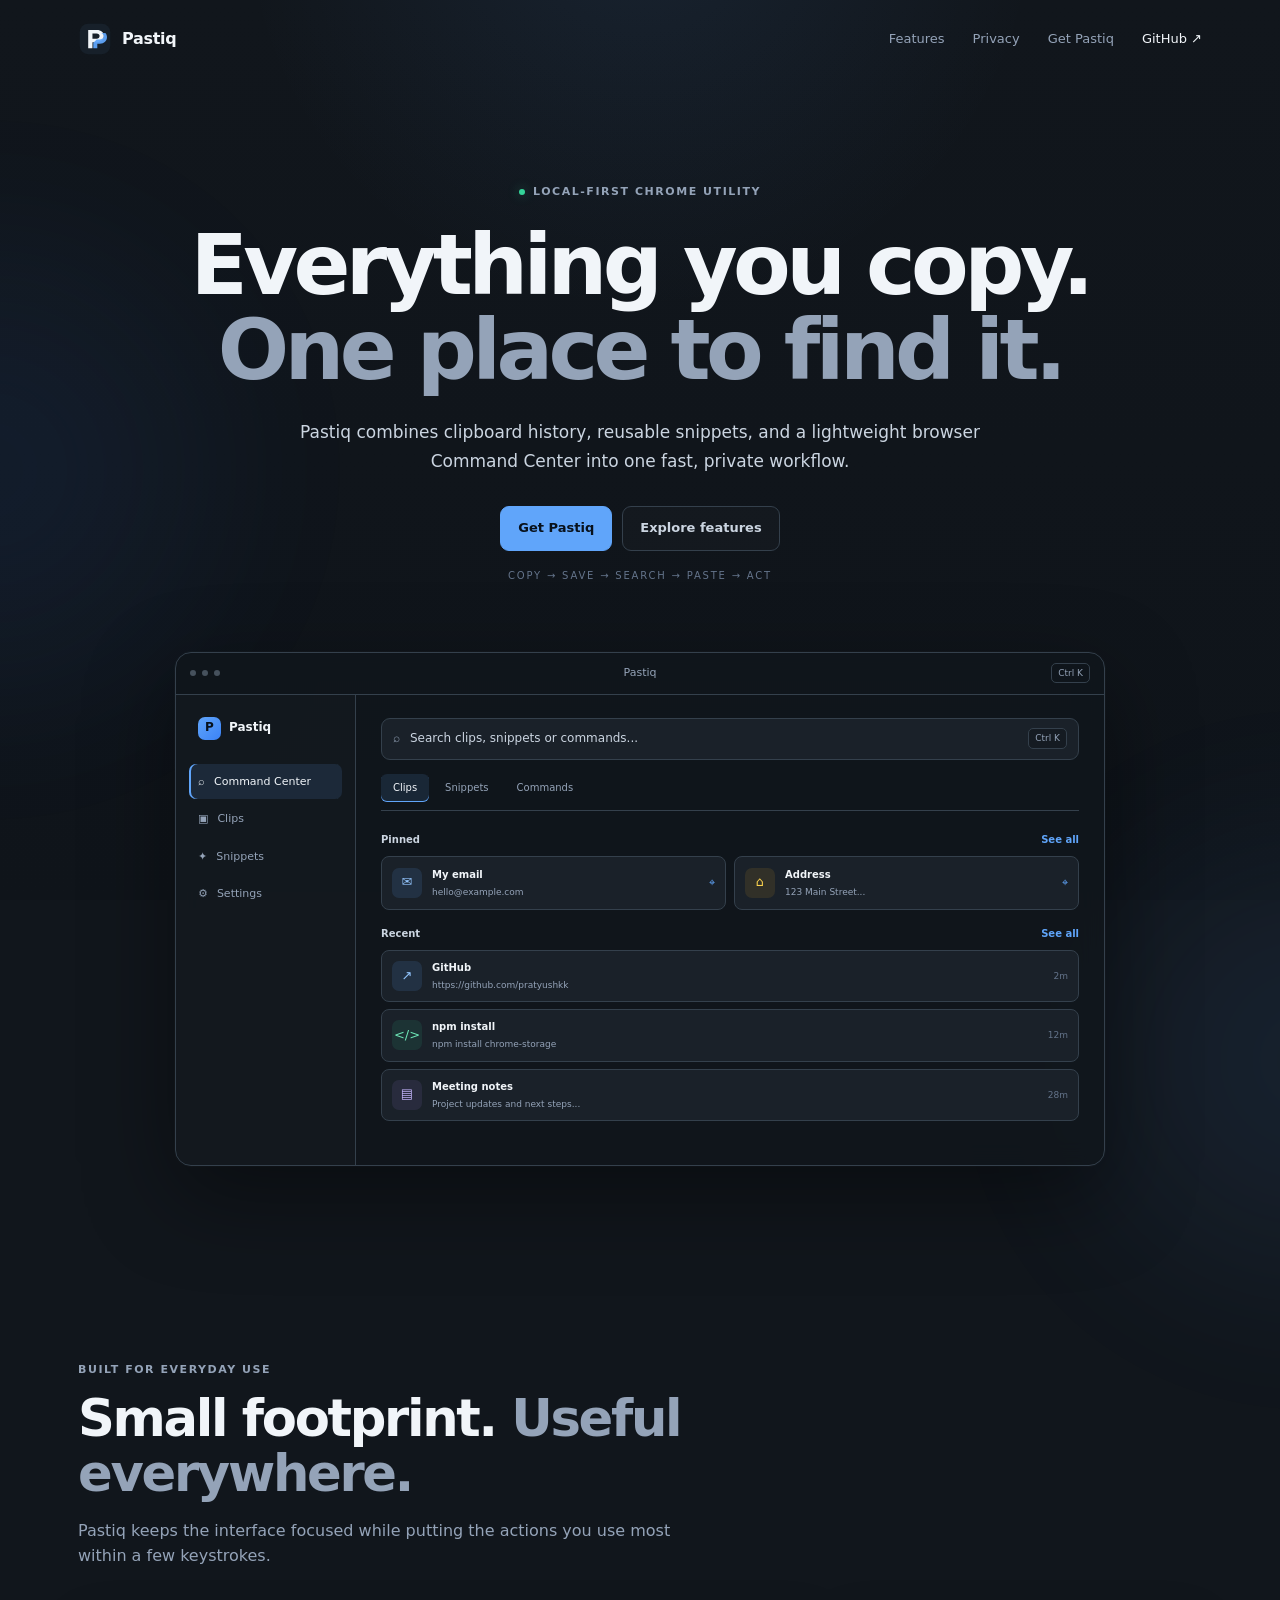
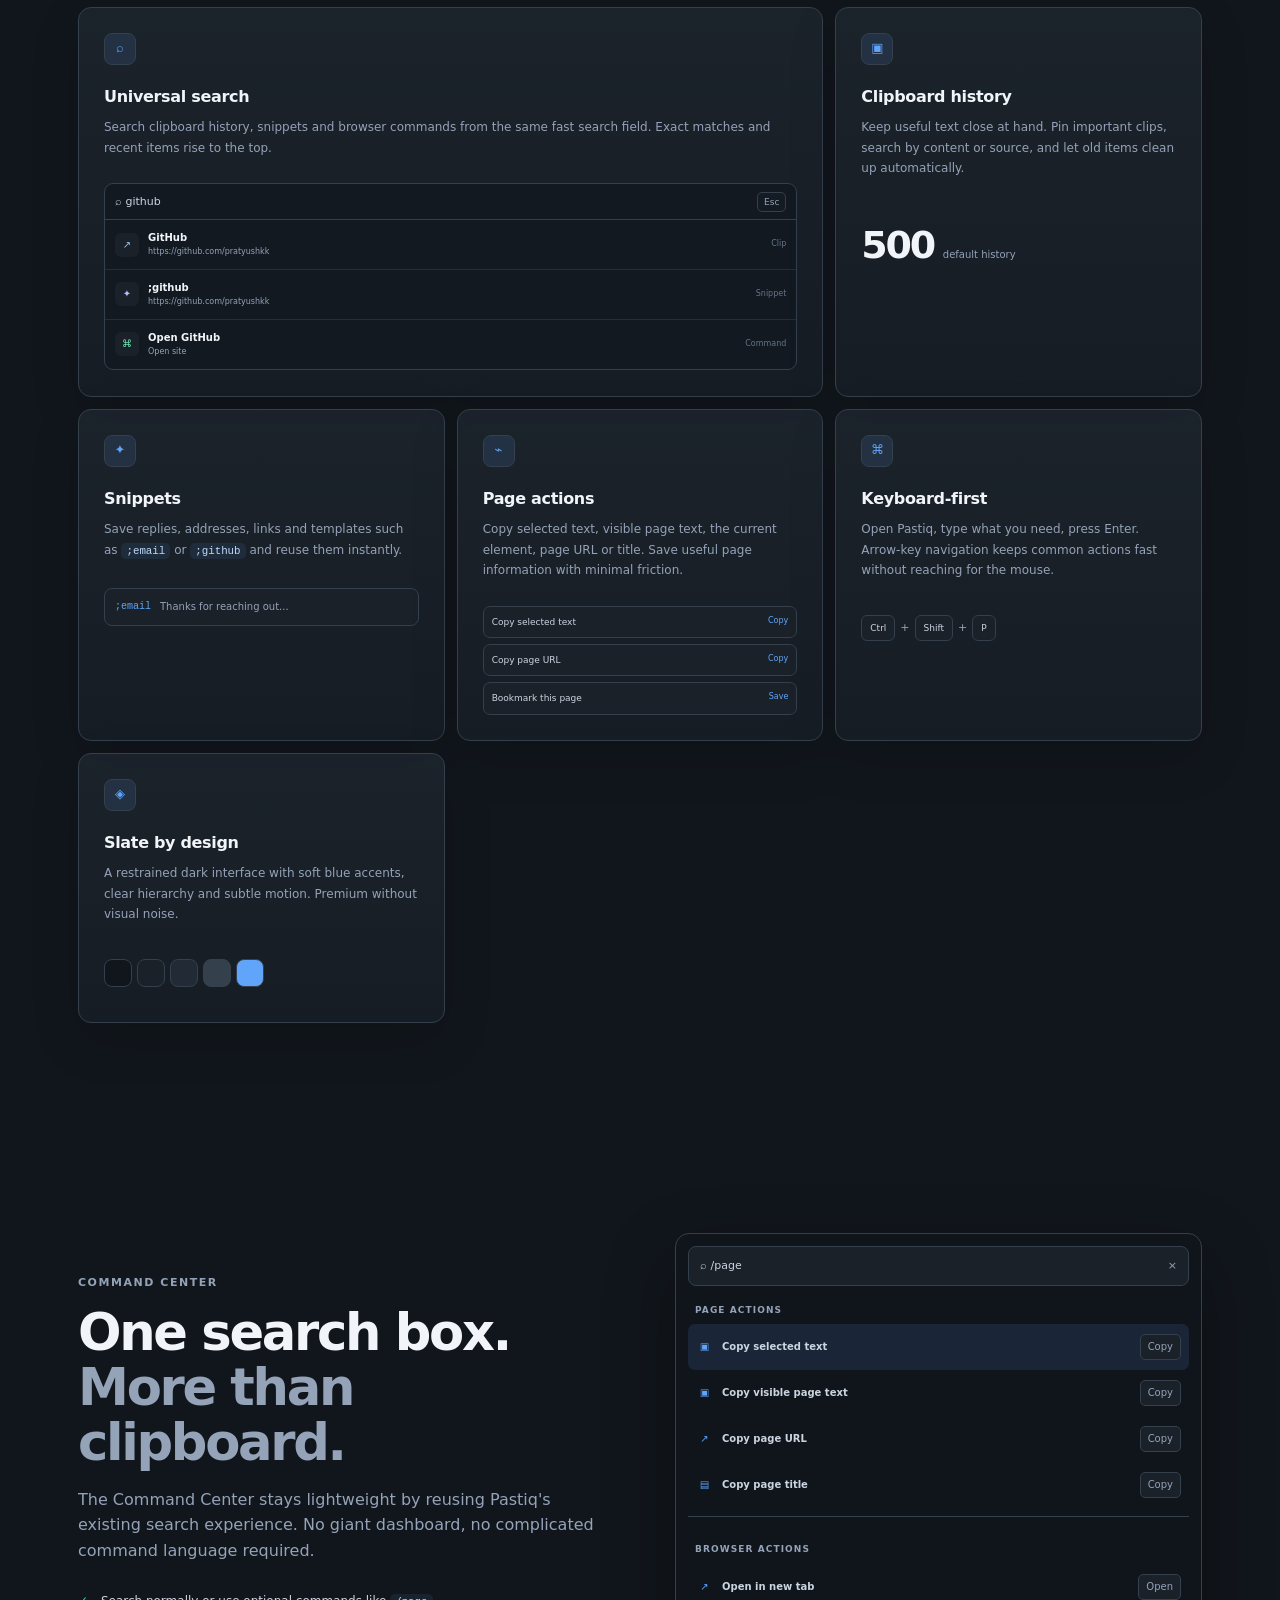
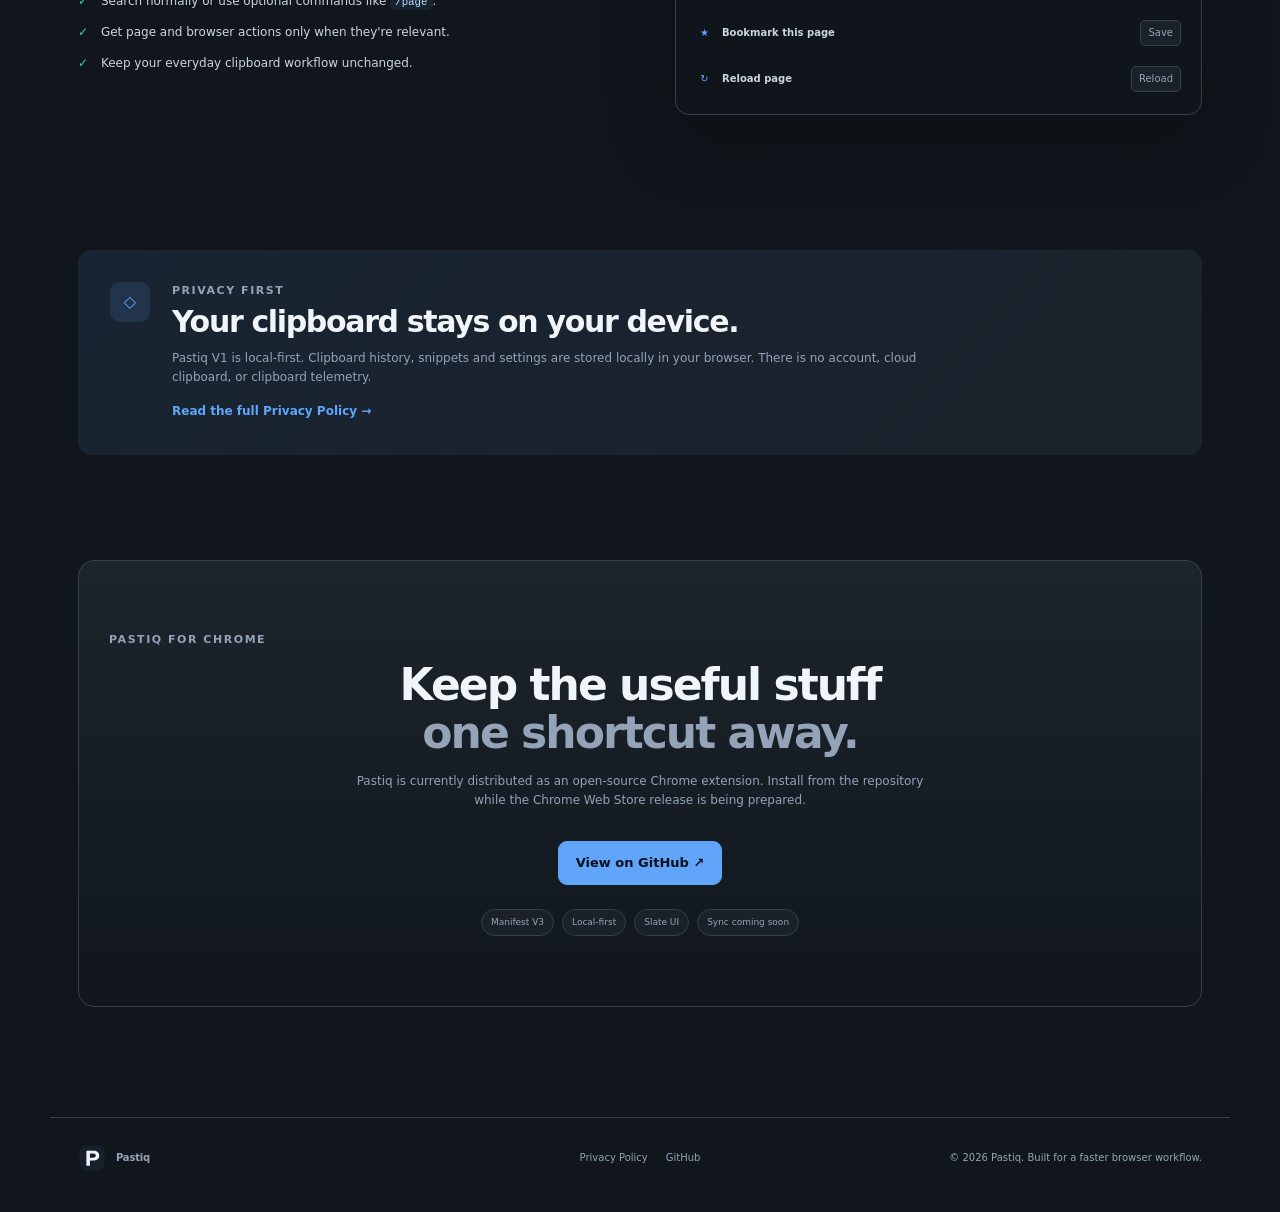
==== index.html @ 8e811655 "Initial commit: Pastiq official website" ====
<!doctype html>
<html lang="en">
<head>
  <meta charset="utf-8">
  <meta name="viewport" content="width=device-width, initial-scale=1">
  <meta name="theme-color" content="#11161C">
  <meta name="description" content="Pastiq — the fast, private clipboard and lightweight command center for Chrome.">
  <title>Pastiq — Clipboard, Snippets & Command Center</title>
  <link rel="icon" href="favicon.svg" type="image/svg+xml">
  <link rel="stylesheet" href="styles.css">
</head>
<body>
  <div class="ambient ambient-one"></div>
  <div class="ambient ambient-two"></div>

  <header class="nav">
    <a class="brand" href="./" aria-label="Pastiq home">
      <span class="brand-mark" aria-hidden="true">
        <svg viewBox="0 0 40 40" role="img">
          <rect x="2" y="2" width="36" height="36" rx="10" fill="#17202A"/>
          <path d="M12 31V9.5h10.2c5.1 0 8.2 2.8 8.2 7.1s-3.1 7.1-8.2 7.1h-5.2V31H12Zm5-11.4h4.8c2.3 0 3.6-1.1 3.6-3s-1.3-3-3.6-3H17v6Z" fill="#F1F5F9"/>
          <path d="M27.4 13.2c1.7.8 3 1.9 3 3.4 0 2.5-2.3 4.1-5.2 4.1h-3.1l-4.1 3.6V31h4.7v-5.5h3c5.2 0 8.4-3.2 8.4-7.8 0-2.1-.7-3.6-2-4.9l-4.7.4Z" fill="#60A5FA" opacity=".95"/>
        </svg>
      </span>
      <span>Pastiq</span>
    </a>
    <nav class="nav-links" aria-label="Primary navigation">
      <a href="#features">Features</a>
      <a href="#privacy">Privacy</a>
      <a href="#download">Get Pastiq</a>
      <a class="github-link" href="https://github.com/pratyushkk/pastiq" target="_blank" rel="noopener">GitHub ↗</a>
    </nav>
  </header>

  <main>
    <section class="hero">
      <div class="eyebrow"><span class="status-dot"></span> Local-first Chrome utility</div>
      <h1>Everything you copy.<br><span>One place to find it.</span></h1>
      <p class="hero-copy">Pastiq combines clipboard history, reusable snippets, and a lightweight browser Command Center into one fast, private workflow.</p>
      <div class="hero-actions">
        <a class="button primary" href="#download">Get Pastiq</a>
        <a class="button secondary" href="#features">Explore features</a>
      </div>
      <div class="hero-note">COPY → SAVE → SEARCH → PASTE → ACT</div>

      <div class="product-frame" aria-label="Pastiq interface preview">
        <div class="window-bar">
          <div class="window-dots"><i></i><i></i><i></i></div>
          <div class="window-title">Pastiq</div>
          <div class="window-shortcut">Ctrl K</div>
        </div>
        <div class="product-body">
          <aside class="product-side">
            <div class="mini-brand"><span class="mini-icon">P</span><strong>Pastiq</strong></div>
            <div class="side-item active">⌕ <span>Command Center</span></div>
            <div class="side-item">▣ <span>Clips</span></div>
            <div class="side-item">✦ <span>Snippets</span></div>
            <div class="side-item">⚙ <span>Settings</span></div>
          </aside>
          <div class="product-main">
            <div class="search-demo"><span>⌕</span><span class="search-text">Search clips, snippets or commands...</span><kbd>Ctrl K</kbd></div>
            <div class="demo-tabs"><span class="selected">Clips</span><span>Snippets</span><span>Commands</span></div>
            <div class="section-label">Pinned <a href="#">See all</a></div>
            <div class="clip-grid">
              <div class="clip"><span class="clip-icon mail">✉</span><div><b>My email</b><small>hello@example.com</small></div><span class="pin">⌖</span></div>
              <div class="clip"><span class="clip-icon home">⌂</span><div><b>Address</b><small>123 Main Street...</small></div><span class="pin">⌖</span></div>
            </div>
            <div class="section-label">Recent <a href="#">See all</a></div>
            <div class="clip-list">
              <div class="clip"><span class="clip-icon link">↗</span><div><b>GitHub</b><small>https://github.com/pratyushkk</small></div><time>2m</time></div>
              <div class="clip"><span class="clip-icon code">&lt;/&gt;</span><div><b>npm install</b><small>npm install chrome-storage</small></div><time>12m</time></div>
              <div class="clip"><span class="clip-icon text">▤</span><div><b>Meeting notes</b><small>Project updates and next steps...</small></div><time>28m</time></div>
            </div>
          </div>
        </div>
      </div>
    </section>

    <section id="features" class="section">
      <div class="section-heading">
        <div class="eyebrow">Built for everyday use</div>
        <h2>Small footprint. <span>Useful everywhere.</span></h2>
        <p>Pastiq keeps the interface focused while putting the actions you use most within a few keystrokes.</p>
      </div>
      <div class="feature-grid">
        <article class="feature-card large">
          <div class="feature-icon">⌕</div>
          <h3>Universal search</h3>
          <p>Search clipboard history, snippets and browser commands from the same fast search field. Exact matches and recent items rise to the top.</p>
          <div class="mock-command">
            <div class="mock-search">⌕ github <kbd>Esc</kbd></div>
            <div class="mock-row"><span class="blue">↗</span><div><b>GitHub</b><small>https://github.com/pratyushkk</small></div><em>Clip</em></div>
            <div class="mock-row"><span class="purple">✦</span><div><b>;github</b><small>https://github.com/pratyushkk</small></div><em>Snippet</em></div>
            <div class="mock-row"><span class="green">⌘</span><div><b>Open GitHub</b><small>Open site</small></div><em>Command</em></div>
          </div>
        </article>
        <article class="feature-card">
          <div class="feature-icon">▣</div>
          <h3>Clipboard history</h3>
          <p>Keep useful text close at hand. Pin important clips, search by content or source, and let old items clean up automatically.</p>
          <div class="stat-row"><strong>500</strong><span>default history</span></div>
        </article>
        <article class="feature-card">
          <div class="feature-icon">✦</div>
          <h3>Snippets</h3>
          <p>Save replies, addresses, links and templates such as <code>;email</code> or <code>;github</code> and reuse them instantly.</p>
          <div class="snippet-chip"><span>;email</span><span>Thanks for reaching out...</span></div>
        </article>
        <article class="feature-card">
          <div class="feature-icon">⌁</div>
          <h3>Page actions</h3>
          <p>Copy selected text, visible page text, the current element, page URL or title. Save useful page information with minimal friction.</p>
          <div class="action-stack"><span>Copy selected text <b>Copy</b></span><span>Copy page URL <b>Copy</b></span><span>Bookmark this page <b>Save</b></span></div>
        </article>
        <article class="feature-card">
          <div class="feature-icon">⌘</div>
          <h3>Keyboard-first</h3>
          <p>Open Pastiq, type what you need, press Enter. Arrow-key navigation keeps common actions fast without reaching for the mouse.</p>
          <div class="keys"><kbd>Ctrl</kbd><span>+</span><kbd>Shift</kbd><span>+</span><kbd>P</kbd></div>
        </article>
        <article class="feature-card">
          <div class="feature-icon">◈</div>
          <h3>Slate by design</h3>
          <p>A restrained dark interface with soft blue accents, clear hierarchy and subtle motion. Premium without visual noise.</p>
          <div class="swatches"><i></i><i></i><i></i><i></i><i></i></div>
        </article>
      </div>
    </section>

    <section class="command-section">
      <div class="command-copy">
        <div class="eyebrow">Command Center</div>
        <h2>One search box.<br><span>More than clipboard.</span></h2>
        <p>The Command Center stays lightweight by reusing Pastiq's existing search experience. No giant dashboard, no complicated command language required.</p>
        <ul>
          <li><span>✓</span> Search normally or use optional commands like <code>/page</code>.</li>
          <li><span>✓</span> Get page and browser actions only when they're relevant.</li>
          <li><span>✓</span> Keep your everyday clipboard workflow unchanged.</li>
        </ul>
      </div>
      <div class="command-panel">
        <div class="panel-search">⌕ /page <span>×</span></div>
        <div class="panel-title">PAGE ACTIONS</div>
        <div class="command-row active"><span>▣</span><b>Copy selected text</b><button>Copy</button></div>
        <div class="command-row"><span>▣</span><b>Copy visible page text</b><button>Copy</button></div>
        <div class="command-row"><span>↗</span><b>Copy page URL</b><button>Copy</button></div>
        <div class="command-row"><span>▤</span><b>Copy page title</b><button>Copy</button></div>
        <div class="divider"></div>
        <div class="panel-title">BROWSER ACTIONS</div>
        <div class="command-row"><span>↗</span><b>Open in new tab</b><button>Open</button></div>
        <div class="command-row"><span>★</span><b>Bookmark this page</b><button>Save</button></div>
        <div class="command-row"><span>↻</span><b>Reload page</b><button>Reload</button></div>
      </div>
    </section>

    <section id="privacy" class="privacy-section">
      <div class="privacy-card">
        <div class="privacy-icon">◇</div>
        <div>
          <div class="eyebrow">Privacy first</div>
          <h2>Your clipboard stays on your device.</h2>
          <p>Pastiq V1 is local-first. Clipboard history, snippets and settings are stored locally in your browser. There is no account, cloud clipboard, or clipboard telemetry.</p>
          <a class="text-link" href="privacy.html">Read the full Privacy Policy →</a>
        </div>
      </div>
    </section>

    <section id="download" class="download-section">
      <div class="download-card">
        <div class="eyebrow">Pastiq for Chrome</div>
        <h2>Keep the useful stuff<br><span>one shortcut away.</span></h2>
        <p>Pastiq is currently distributed as an open-source Chrome extension. Install from the repository while the Chrome Web Store release is being prepared.</p>
        <div class="hero-actions">
          <a class="button primary" href="https://github.com/pratyushkk/pastiq" target="_blank" rel="noopener">View on GitHub ↗</a>
        </div>
        <div class="download-meta"><span>Manifest V3</span><span>Local-first</span><span>Slate UI</span><span>Sync coming soon</span></div>
      </div>
    </section>
  </main>

  <footer class="footer">
    <a class="brand" href="./"><span class="brand-mark small"><svg viewBox="0 0 40 40"><rect x="2" y="2" width="36" height="36" rx="10" fill="#17202A"/><path d="M12 31V9.5h10.2c5.1 0 8.2 2.8 8.2 7.1s-3.1 7.1-8.2 7.1h-5.2V31H12Zm5-11.4h4.8c2.3 0 3.6-1.1 3.6-3s-1.3-3-3.6-3H17v6Z" fill="#F1F5F9"/></svg></span><span>Pastiq</span></a>
    <div class="footer-links"><a href="privacy.html">Privacy Policy</a><a href="https://github.com/pratyushkk/pastiq" target="_blank" rel="noopener">GitHub</a></div>
    <p>© 2026 Pastiq. Built for a faster browser workflow.</p>
  </footer>
</body>
</html>
---- styles.css ----
:root{--bg:#11161C;--bg2:#151B22;--surface:#1A2129;--elev:#222B35;--hover:#28333E;--active:#303C48;--border:#34404C;--border2:#465361;--text:#F1F5F9;--text2:#CBD5E1;--muted:#94A3B8;--disabled:#64748B;--blue:#60A5FA;--blue2:#3B82F6;--blueSoft:rgba(96,165,250,.12);--green:#34D399;--purple:#A78BFA;--radius:12px;--font:Inter,ui-sans-serif,system-ui,-apple-system,BlinkMacSystemFont,"Segoe UI",sans-serif}*{box-sizing:border-box}html{scroll-behavior:smooth}body{margin:0;background:var(--bg);color:var(--text);font-family:var(--font);line-height:1.6;-webkit-font-smoothing:antialiased}body:before{content:"";position:fixed;inset:0;pointer-events:none;background:radial-gradient(circle at 50% -10%,rgba(96,165,250,.09),transparent 34%),linear-gradient(180deg,#11161C 0%,#0f141a 100%)}a{color:inherit;text-decoration:none}.ambient{position:absolute;width:420px;height:420px;border-radius:50%;filter:blur(100px);opacity:.08;pointer-events:none}.ambient-one{background:#3B82F6;top:260px;left:-220px}.ambient-two{background:#60A5FA;top:850px;right:-240px}.nav{position:relative;z-index:5;max-width:1180px;margin:auto;padding:22px 28px;display:flex;align-items:center;justify-content:space-between}.brand{display:flex;align-items:center;gap:10px;font-weight:700;letter-spacing:-.02em}.brand-mark{width:34px;height:34px;display:grid;place-items:center}.brand-mark svg{width:34px;height:34px}.brand-mark.small{width:28px;height:28px}.brand-mark.small svg{width:28px;height:28px}.nav-links{display:flex;align-items:center;gap:28px;color:var(--muted);font-size:13px}.nav-links a:hover,.footer a:hover,.text-link:hover{color:var(--text)}.github-link{color:var(--text)!important}.hero{position:relative;z-index:1;max-width:1180px;margin:0 auto;padding:105px 28px 90px;text-align:center}.eyebrow{text-transform:uppercase;letter-spacing:.14em;font-size:11px;font-weight:700;color:var(--muted);display:flex;align-items:center;gap:8px}.hero>.eyebrow{justify-content:center}.status-dot{width:6px;height:6px;border-radius:50%;background:var(--green);box-shadow:0 0 12px rgba(52,211,153,.45)}h1{font-size:clamp(48px,7vw,84px);line-height:1.02;letter-spacing:-.055em;margin:22px 0 24px;font-weight:760}h1 span,h2 span{color:var(--muted)}.hero-copy{max-width:690px;margin:0 auto;color:var(--text2);font-size:17px;line-height:1.7}.hero-actions{display:flex;justify-content:center;gap:10px;margin:30px 0 14px}.button{padding:11px 17px;border-radius:9px;font-size:13px;font-weight:650;border:1px solid var(--border);transition:150ms ease}.button.primary{background:var(--blue);color:#08111b;border-color:var(--blue)}.button.primary:hover{background:var(--blue2);border-color:var(--blue2);transform:translateY(-1px)}.button.secondary{background:rgba(255,255,255,.02);color:var(--text2)}.button.secondary:hover{background:var(--surface);border-color:var(--border2)}.hero-note{font-size:10px;letter-spacing:.18em;color:var(--disabled);margin-top:17px}.product-frame{margin:68px auto 0;max-width:930px;text-align:left;background:rgba(17,22,28,.88);border:1px solid var(--border);border-radius:16px;overflow:hidden;box-shadow:0 30px 90px rgba(0,0,0,.42),0 0 0 1px rgba(255,255,255,.02);backdrop-filter:blur(12px)}.window-bar{height:42px;border-bottom:1px solid var(--border);display:flex;align-items:center;padding:0 14px;position:relative;color:var(--muted);font-size:11px}.window-dots{display:flex;gap:6px}.window-dots i{width:6px;height:6px;border-radius:50%;background:#46515d}.window-title{position:absolute;left:50%;transform:translateX(-50%)}.window-shortcut{margin-left:auto;border:1px solid var(--border);border-radius:5px;padding:2px 6px;font-size:9px}.product-body{display:flex;min-height:470px}.product-side{width:180px;border-right:1px solid var(--border);padding:22px 13px;background:rgba(255,255,255,.01)}.mini-brand{display:flex;align-items:center;gap:8px;font-size:12px;padding:0 9px 22px}.mini-icon{display:grid;place-items:center;width:23px;height:23px;border-radius:7px;background:linear-gradient(135deg,#60A5FA,#3B82F6);color:#07111c;font-weight:800}.side-item{display:flex;align-items:center;gap:9px;color:var(--muted);font-size:11px;padding:9px;border-radius:7px;margin:2px 0}.side-item.active{color:var(--text);background:var(--blueSoft);box-shadow:inset 2px 0 var(--blue)}.product-main{flex:1;padding:23px 25px}.search-demo{height:42px;border:1px solid var(--border);background:var(--surface);border-radius:9px;display:flex;align-items:center;gap:10px;padding:0 11px;color:var(--muted);font-size:12px}.search-demo .search-text{color:var(--text2);flex:1}.search-demo kbd,.keys kbd,.mock-search kbd{font:inherit;color:var(--muted);border:1px solid var(--border);background:var(--bg2);border-radius:5px;padding:2px 6px;font-size:9px}.demo-tabs{display:flex;gap:4px;margin:14px 0 21px;border-bottom:1px solid var(--border);padding-bottom:8px}.demo-tabs span{font-size:10px;color:var(--muted);padding:6px 12px;border-radius:6px}.demo-tabs .selected{color:var(--text);background:var(--blueSoft);box-shadow:inset 0 -1px var(--blue)}.section-label{font-size:10px;font-weight:700;color:var(--text2);margin:16px 0 8px}.section-label a{float:right;color:var(--blue);font-weight:600}.clip-grid{display:grid;grid-template-columns:1fr 1fr;gap:8px}.clip{min-width:0;display:flex;align-items:center;gap:10px;padding:10px;border:1px solid var(--border);background:var(--surface);border-radius:8px}.clip-icon{width:30px;height:30px;flex:0 0 30px;border-radius:7px;display:grid;place-items:center;font-size:13px}.clip-icon.mail{background:rgba(96,165,250,.13);color:#93C5FD}.clip-icon.home{background:rgba(251,191,36,.10);color:#FCD34D}.clip-icon.link{background:rgba(96,165,250,.13);color:#93C5FD}.clip-icon.code{background:rgba(52,211,153,.10);color:#6EE7B7}.clip-icon.text{background:rgba(167,139,250,.10);color:#C4B5FD}.clip b{display:block;font-size:10px;white-space:nowrap;overflow:hidden;text-overflow:ellipsis}.clip small{display:block;color:var(--muted);font-size:9px;white-space:nowrap;overflow:hidden;text-overflow:ellipsis;margin-top:2px}.pin{margin-left:auto;color:var(--blue);font-size:11px}.clip-list{display:grid;gap:7px}.clip-list .clip{padding:9px 10px}.clip-list time{margin-left:auto;color:var(--disabled);font-size:9px}.section{position:relative;z-index:1;max-width:1180px;margin:auto;padding:105px 28px}.section-heading{max-width:680px;margin-bottom:38px}.section-heading h2,.command-copy h2,.privacy-card h2,.download-card h2{font-size:clamp(34px,4vw,54px);line-height:1.08;letter-spacing:-.045em;margin:13px 0 16px}.section-heading p,.command-copy>p{color:var(--muted);max-width:620px;margin:0}.feature-grid{display:grid;grid-template-columns:repeat(3,1fr);gap:12px}.feature-card{min-height:270px;background:linear-gradient(180deg,rgba(34,43,53,.62),rgba(26,33,41,.62));border:1px solid var(--border);border-radius:13px;padding:25px;box-shadow:0 18px 50px rgba(0,0,0,.13)}.feature-card.large{grid-column:span 2;min-height:390px}.feature-icon{width:32px;height:32px;border:1px solid var(--border);border-radius:8px;display:grid;place-items:center;color:var(--blue);background:var(--blueSoft);font-size:13px}.feature-card h3{margin:19px 0 8px;font-size:16px;letter-spacing:-.02em}.feature-card p{color:var(--muted);font-size:12px;line-height:1.7;margin:0}.mock-command{margin-top:25px;border:1px solid var(--border);border-radius:9px;overflow:hidden;background:#131920}.mock-search{height:36px;border-bottom:1px solid var(--border);padding:0 10px;display:flex;align-items:center;gap:8px;font-size:11px;color:var(--text2)}.mock-search kbd{margin-left:auto}.mock-row{display:flex;align-items:center;gap:9px;padding:10px;border-bottom:1px solid rgba(52,64,76,.55)}.mock-row:last-child{border:0}.mock-row>span{width:24px;height:24px;border-radius:6px;display:grid;place-items:center;background:var(--surface);font-size:10px}.mock-row .blue{color:#93C5FD}.mock-row .purple{color:#C4B5FD}.mock-row .green{color:#6EE7B7}.mock-row div{flex:1}.mock-row b{display:block;font-size:10px}.mock-row small{display:block;color:var(--muted);font-size:8px}.mock-row em{font-style:normal;color:var(--disabled);font-size:8px}.stat-row{display:flex;align-items:baseline;gap:9px;margin-top:36px}.stat-row strong{font-size:38px;letter-spacing:-.06em}.stat-row span{font-size:10px;color:var(--muted)}code{font-family:ui-monospace,SFMono-Regular,Menlo,monospace;color:#BFDBFE;background:rgba(96,165,250,.09);padding:2px 5px;border-radius:5px;font-size:.9em}.snippet-chip{margin-top:28px;border:1px solid var(--border);background:var(--surface);border-radius:8px;padding:10px;font-size:10px;display:flex;gap:9px;align-items:center}.snippet-chip span:first-child{color:var(--blue);font-family:monospace}.snippet-chip span:last-child{color:var(--muted);white-space:nowrap;overflow:hidden;text-overflow:ellipsis}.action-stack{display:grid;gap:6px;margin-top:25px}.action-stack span{display:flex;justify-content:space-between;gap:8px;border:1px solid var(--border);background:var(--surface);border-radius:7px;padding:8px;font-size:9px;color:var(--text2)}.action-stack b{font-weight:500;color:var(--blue);font-size:8px}.keys{display:flex;align-items:center;gap:5px;margin-top:34px;color:var(--muted);font-size:11px}.keys kbd{border:1px solid var(--border);background:var(--surface);border-radius:6px;padding:5px 8px;color:var(--text2);font-size:9px}.swatches{display:flex;gap:5px;margin-top:34px}.swatches i{width:28px;height:28px;border-radius:8px;border:1px solid var(--border)}.swatches i:nth-child(1){background:#11161C}.swatches i:nth-child(2){background:#1A2129}.swatches i:nth-child(3){background:#222B35}.swatches i:nth-child(4){background:#34404C}.swatches i:nth-child(5){background:#60A5FA}.command-section{position:relative;z-index:1;max-width:1180px;margin:auto;padding:105px 28px;display:grid;grid-template-columns:1fr 1fr;gap:70px;align-items:center}.command-copy ul{padding:0;margin:28px 0 0;list-style:none;display:grid;gap:12px;color:var(--text2);font-size:12px}.command-copy li span{color:var(--green);margin-right:9px}.command-panel{background:rgba(17,22,28,.9);border:1px solid var(--border);border-radius:14px;padding:12px;box-shadow:0 25px 70px rgba(0,0,0,.3)}.panel-search{height:40px;border:1px solid var(--border);border-radius:8px;background:var(--surface);display:flex;align-items:center;padding:0 11px;color:var(--text2);font-size:11px}.panel-search span{margin-left:auto;color:var(--muted)}.panel-title{font-size:9px;font-weight:700;color:var(--muted);letter-spacing:.12em;padding:17px 7px 7px}.command-row{display:flex;align-items:center;gap:9px;padding:10px 8px;border-radius:7px;color:var(--text2);font-size:10px}.command-row.active{background:var(--blueSoft);box-shadow:inset 0 0 0 1px var(--accent-border)}.command-row>span{color:var(--blue);width:17px;text-align:center}.command-row b{font-weight:550;flex:1}.command-row button{border:1px solid var(--border);background:var(--surface);color:var(--muted);border-radius:5px;padding:4px 7px;font:inherit}.divider{height:1px;background:var(--border);margin:8px 0}.privacy-section{position:relative;z-index:1;max-width:1180px;margin:auto;padding:30px 28px 105px}.privacy-card{display:flex;gap:22px;align-items:flex-start;background:linear-gradient(135deg,rgba(96,165,250,.10),rgba(34,43,53,.6));border:1px solid var(--accent-border);border-radius:14px;padding:32px}.privacy-icon{width:40px;height:40px;border-radius:10px;display:grid;place-items:center;background:var(--blueSoft);color:var(--blue);border:1px solid var(--accent-border);flex:0 0 auto}.privacy-card h2{font-size:30px;margin:7px 0 10px}.privacy-card p{color:var(--muted);font-size:12px;max-width:750px;margin:0 0 10px}.text-link{font-size:12px;color:var(--blue);font-weight:650}.download-section{position:relative;z-index:1;max-width:1180px;margin:auto;padding:0 28px 110px}.download-card{text-align:center;padding:70px 30px;border:1px solid var(--border);border-radius:16px;background:linear-gradient(180deg,rgba(34,43,53,.68),rgba(17,22,28,.68))}.download-card h2{font-size:44px}.download-card p{max-width:600px;margin:0 auto;color:var(--muted);font-size:12px}.download-meta{display:flex;justify-content:center;gap:8px;flex-wrap:wrap;margin-top:24px}.download-meta span{border:1px solid var(--border);background:var(--surface);border-radius:999px;padding:5px 9px;color:var(--muted);font-size:9px}.footer{position:relative;z-index:1;max-width:1180px;margin:auto;padding:26px 28px 40px;border-top:1px solid var(--border);display:grid;grid-template-columns:1fr auto 1fr;align-items:center;gap:18px;color:var(--muted);font-size:10px}.footer-links{display:flex;gap:18px}.footer p{text-align:right;margin:0}.policy{position:relative;z-index:1;max-width:900px;margin:auto;padding:90px 28px 100px}.policy h1{font-size:clamp(40px,5vw,65px);margin-bottom:16px}.policy-lead{color:var(--muted);font-size:12px}.policy-callout{margin:35px 0;border:1px solid var(--accent-border);background:var(--blueSoft);border-radius:12px;padding:18px;color:var(--text2);font-size:13px}.policy-content{border-top:1px solid var(--border);padding-top:35px}.policy-content h2{font-size:19px;letter-spacing:-.02em;margin:34px 0 8px}.policy-content p{color:var(--muted);font-size:13px;line-height:1.8}.policy-content a{color:var(--blue)}.policy-footer-note{margin-top:42px;padding-top:20px;border-top:1px solid var(--border);font-size:11px;color:var(--disabled)}@media(max-width:850px){.nav-links{gap:14px}.feature-grid{grid-template-columns:1fr 1fr}.feature-card.large{grid-column:span 2}.command-section{grid-template-columns:1fr;gap:35px}.product-side{display:none}.product-main{padding:18px}.hero{padding-top:75px}}@media(max-width:620px){.nav{padding:17px 18px}.nav-links a:not(.github-link){display:none}.hero,.section,.command-section,.privacy-section,.download-section,.policy{padding-left:18px;padding-right:18px}.hero{padding-top:62px}.hero-copy{font-size:15px}.feature-grid{grid-template-columns:1fr}.feature-card.large{grid-column:auto}.clip-grid{grid-template-columns:1fr}.product-frame{margin-top:45px}.product-body{min-height:360px}.footer{grid-template-columns:1fr;gap:12px;padding-left:18px;padding-right:18px}.footer p{text-align:left}.privacy-card{flex-direction:column}.download-card{padding:50px 20px}.download-card h2{font-size:34px}}@media(prefers-reduced-motion:reduce){html{scroll-behavior:auto}.button{transition:none}}
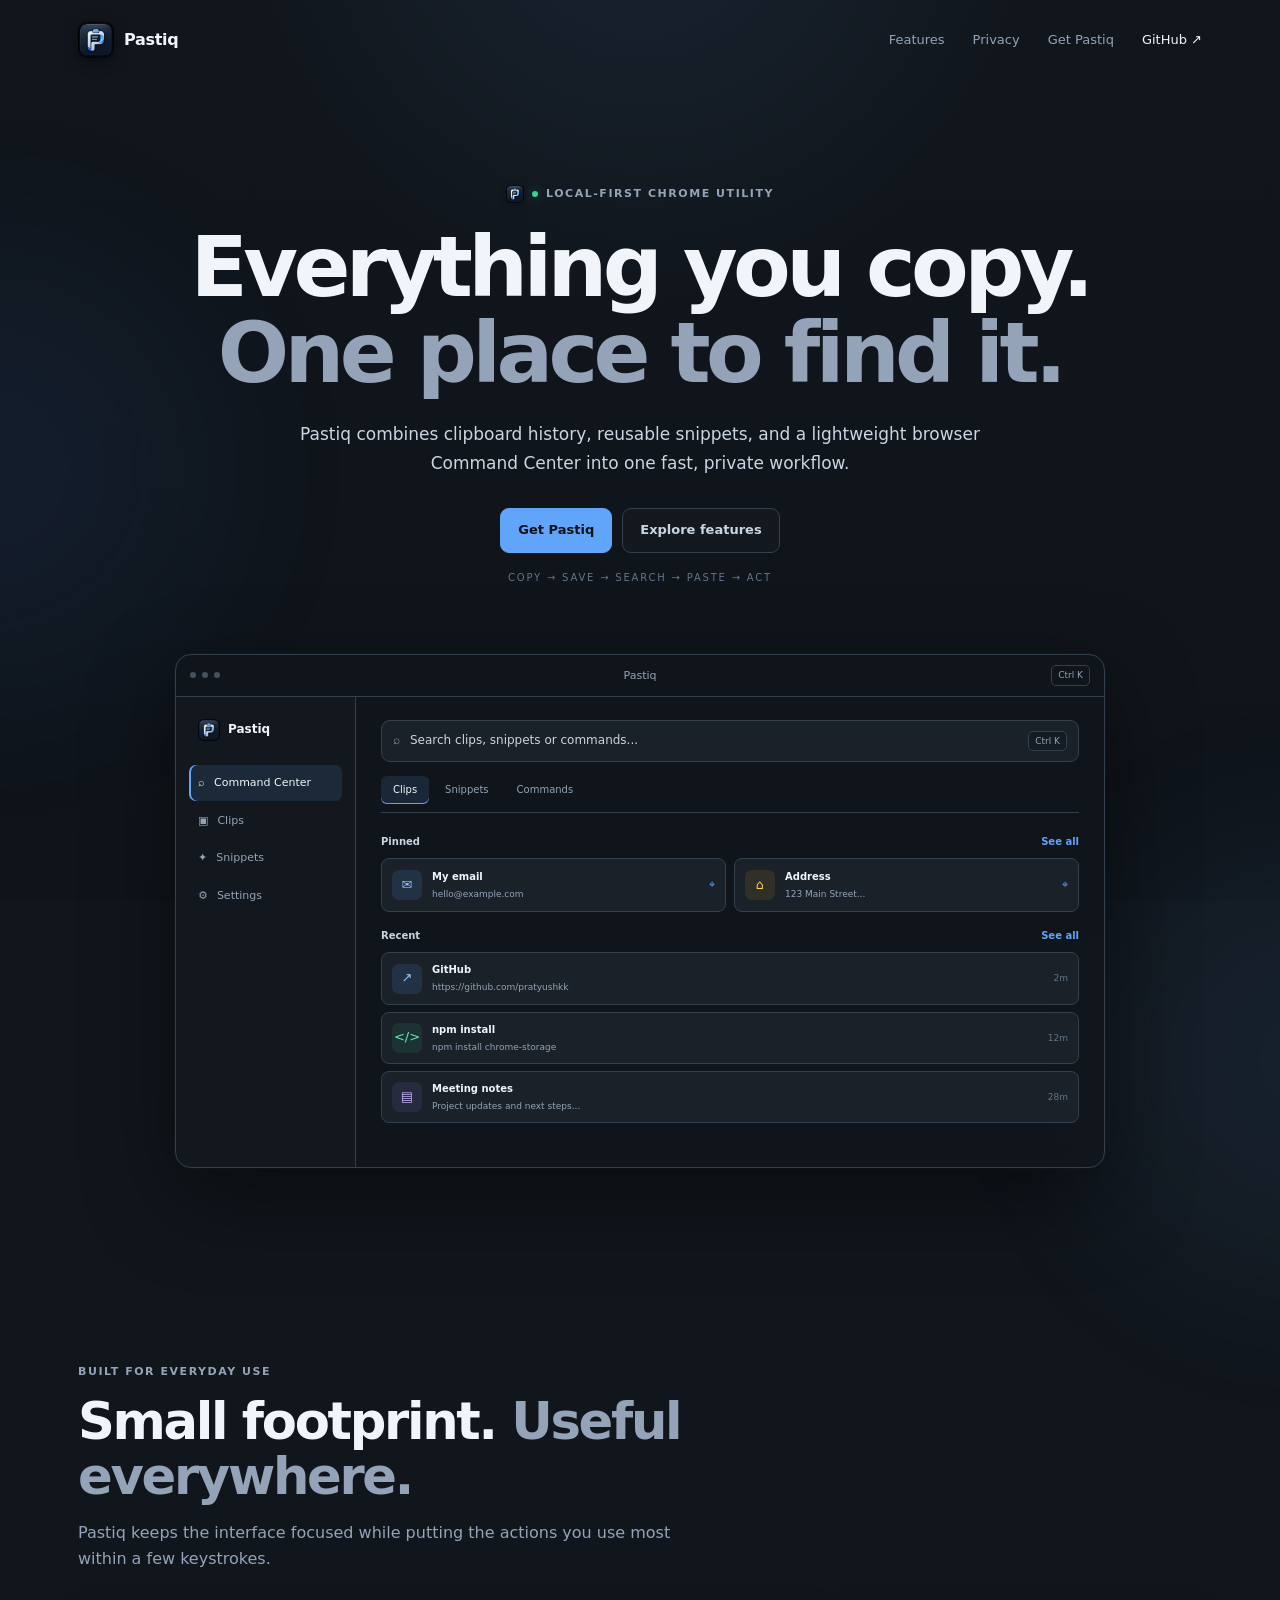
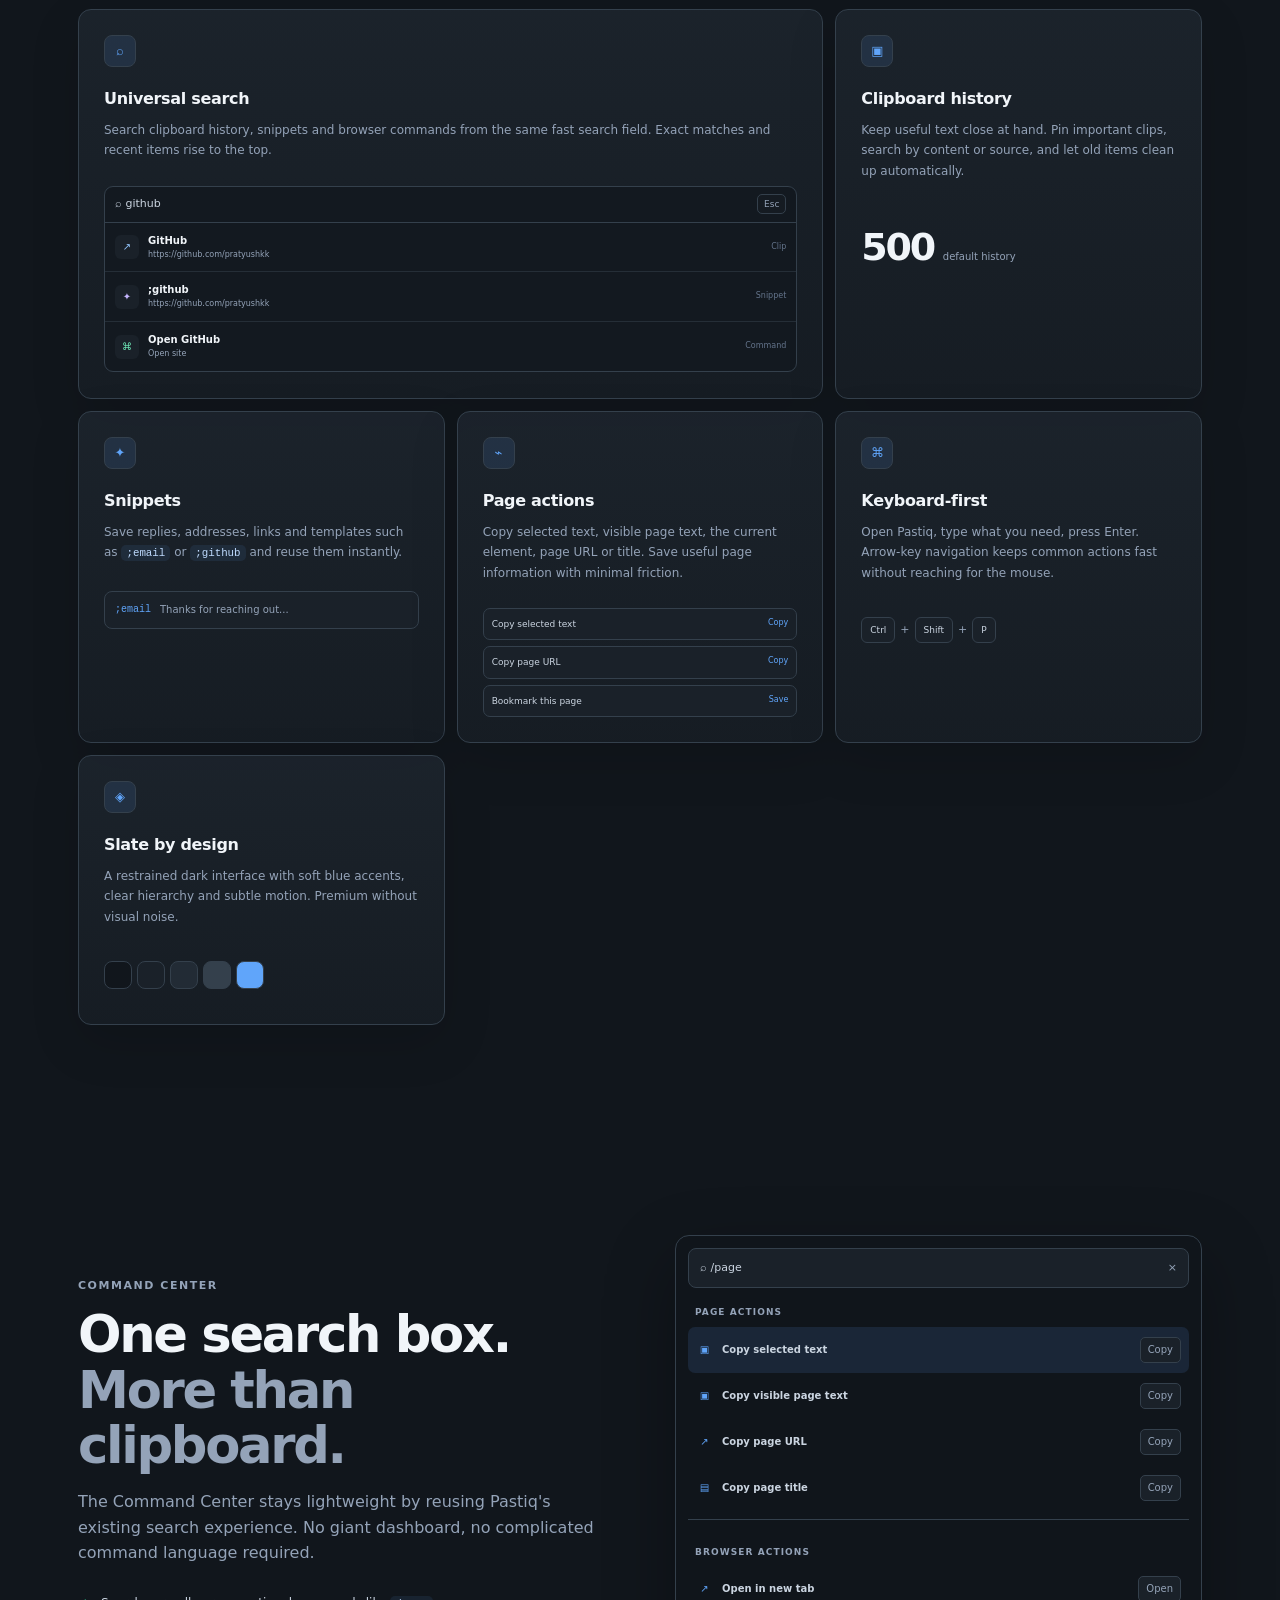
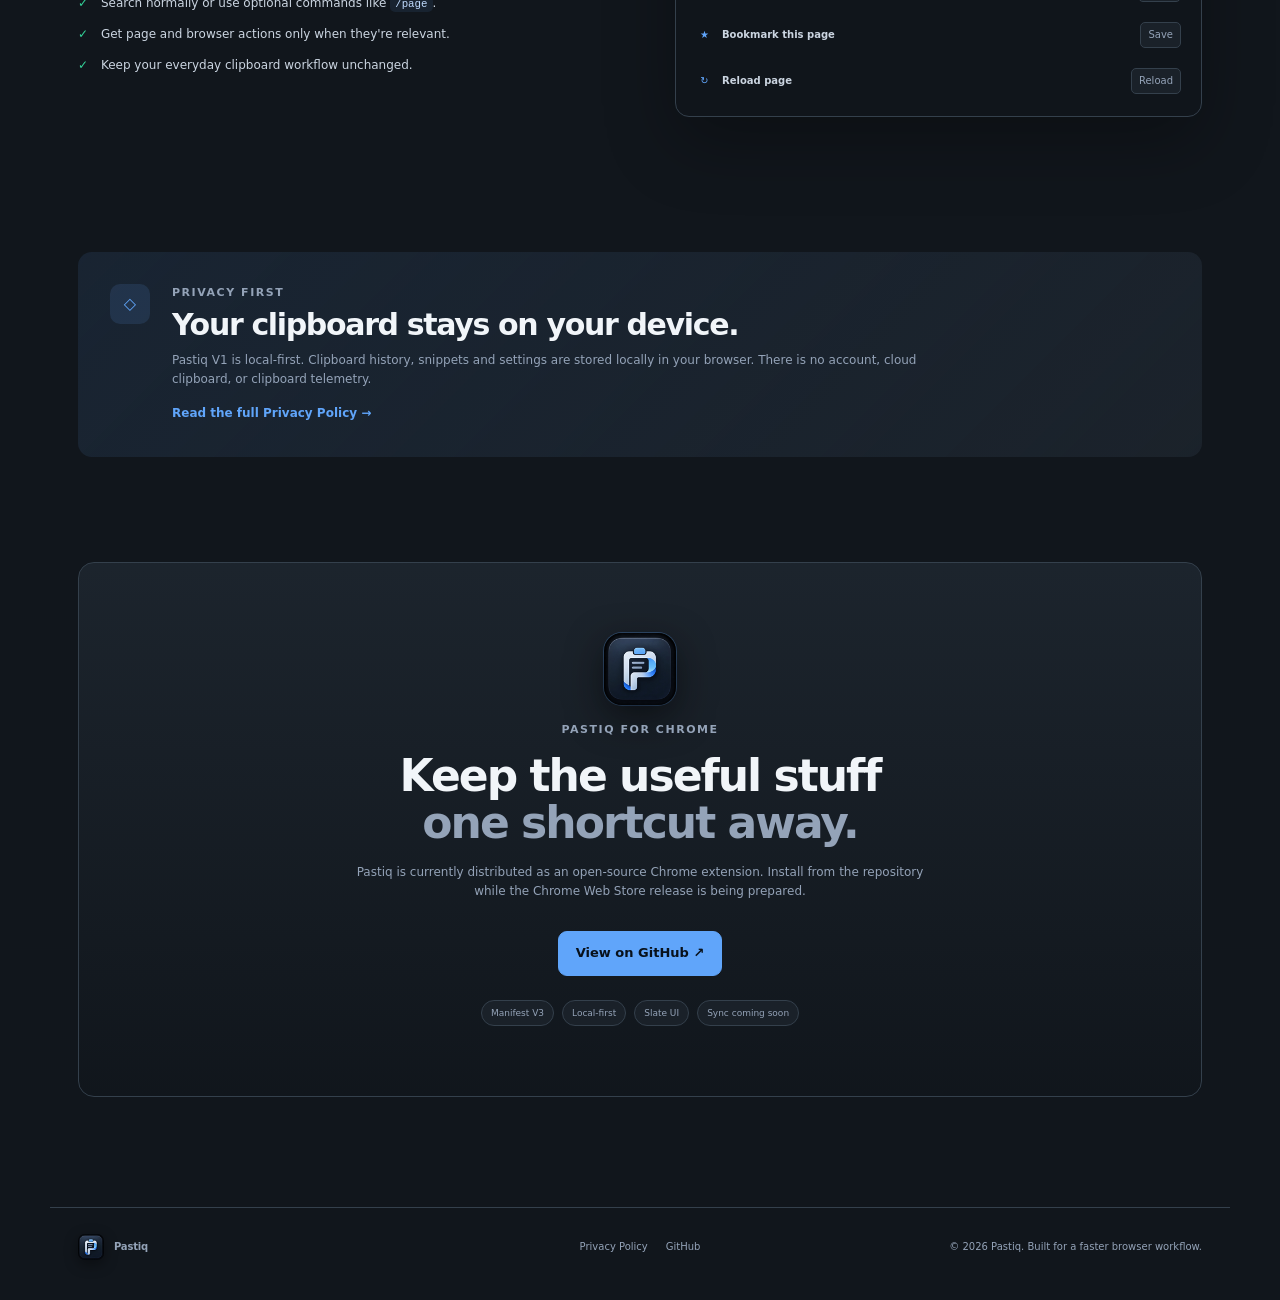
==== commit aea424c5: "Feat: Use official Pastiq brand logo across website, favicon, and preview" ====
--- a/index.html
+++ b/index.html
@@ -6,7 +6,8 @@
   <meta name="theme-color" content="#11161C">
   <meta name="description" content="Pastiq — the fast, private clipboard and lightweight command center for Chrome.">
   <title>Pastiq — Clipboard, Snippets & Command Center</title>
-  <link rel="icon" href="favicon.svg" type="image/svg+xml">
+  <link rel="icon" href="icons/icon32.png" type="image/png">
+  <link rel="apple-touch-icon" href="icons/icon128.png">
   <link rel="stylesheet" href="styles.css">
 </head>
 <body>
@@ -15,13 +16,7 @@
 
   <header class="nav">
     <a class="brand" href="./" aria-label="Pastiq home">
-      <span class="brand-mark" aria-hidden="true">
-        <svg viewBox="0 0 40 40" role="img">
-          <rect x="2" y="2" width="36" height="36" rx="10" fill="#17202A"/>
-          <path d="M12 31V9.5h10.2c5.1 0 8.2 2.8 8.2 7.1s-3.1 7.1-8.2 7.1h-5.2V31H12Zm5-11.4h4.8c2.3 0 3.6-1.1 3.6-3s-1.3-3-3.6-3H17v6Z" fill="#F1F5F9"/>
-          <path d="M27.4 13.2c1.7.8 3 1.9 3 3.4 0 2.5-2.3 4.1-5.2 4.1h-3.1l-4.1 3.6V31h4.7v-5.5h3c5.2 0 8.4-3.2 8.4-7.8 0-2.1-.7-3.6-2-4.9l-4.7.4Z" fill="#60A5FA" opacity=".95"/>
-        </svg>
-      </span>
+      <img src="icons/icon128.png" alt="Pastiq logo" class="brand-logo" width="36" height="36">
       <span>Pastiq</span>
     </a>
     <nav class="nav-links" aria-label="Primary navigation">
@@ -34,7 +29,7 @@
 
   <main>
     <section class="hero">
-      <div class="eyebrow"><span class="status-dot"></span> Local-first Chrome utility</div>
+      <div class="eyebrow"><img src="icons/icon32.png" alt="" class="hero-badge-logo"> <span class="status-dot"></span> Local-first Chrome utility</div>
       <h1>Everything you copy.<br><span>One place to find it.</span></h1>
       <p class="hero-copy">Pastiq combines clipboard history, reusable snippets, and a lightweight browser Command Center into one fast, private workflow.</p>
       <div class="hero-actions">
@@ -51,7 +46,7 @@
         </div>
         <div class="product-body">
           <aside class="product-side">
-            <div class="mini-brand"><span class="mini-icon">P</span><strong>Pastiq</strong></div>
+            <div class="mini-brand"><img src="icons/icon32.png" alt="" class="mini-logo"><strong>Pastiq</strong></div>
             <div class="side-item active">⌕ <span>Command Center</span></div>
             <div class="side-item">▣ <span>Clips</span></div>
             <div class="side-item">✦ <span>Snippets</span></div>
@@ -167,7 +162,8 @@
 
     <section id="download" class="download-section">
       <div class="download-card">
-        <div class="eyebrow">Pastiq for Chrome</div>
+        <img src="icons/icon128.png" alt="Pastiq logo" class="download-card-logo" width="72" height="72">
+        <div class="eyebrow" style="justify-content: center;">Pastiq for Chrome</div>
         <h2>Keep the useful stuff<br><span>one shortcut away.</span></h2>
         <p>Pastiq is currently distributed as an open-source Chrome extension. Install from the repository while the Chrome Web Store release is being prepared.</p>
         <div class="hero-actions">
@@ -179,7 +175,7 @@
   </main>
 
   <footer class="footer">
-    <a class="brand" href="./"><span class="brand-mark small"><svg viewBox="0 0 40 40"><rect x="2" y="2" width="36" height="36" rx="10" fill="#17202A"/><path d="M12 31V9.5h10.2c5.1 0 8.2 2.8 8.2 7.1s-3.1 7.1-8.2 7.1h-5.2V31H12Zm5-11.4h4.8c2.3 0 3.6-1.1 3.6-3s-1.3-3-3.6-3H17v6Z" fill="#F1F5F9"/></svg></span><span>Pastiq</span></a>
+    <a class="brand" href="./"><img src="icons/icon48.png" alt="Pastiq logo" class="brand-logo small" width="26" height="26"><span>Pastiq</span></a>
     <div class="footer-links"><a href="privacy.html">Privacy Policy</a><a href="https://github.com/pratyushkk/pastiq" target="_blank" rel="noopener">GitHub</a></div>
     <p>© 2026 Pastiq. Built for a faster browser workflow.</p>
   </footer>
--- a/styles.css
+++ b/styles.css
@@ -1 +1 @@
-:root{--bg:#11161C;--bg2:#151B22;--surface:#1A2129;--elev:#222B35;--hover:#28333E;--active:#303C48;--border:#34404C;--border2:#465361;--text:#F1F5F9;--text2:#CBD5E1;--muted:#94A3B8;--disabled:#64748B;--blue:#60A5FA;--blue2:#3B82F6;--blueSoft:rgba(96,165,250,.12);--green:#34D399;--purple:#A78BFA;--radius:12px;--font:Inter,ui-sans-serif,system-ui,-apple-system,BlinkMacSystemFont,"Segoe UI",sans-serif}*{box-sizing:border-box}html{scroll-behavior:smooth}body{margin:0;background:var(--bg);color:var(--text);font-family:var(--font);line-height:1.6;-webkit-font-smoothing:antialiased}body:before{content:"";position:fixed;inset:0;pointer-events:none;background:radial-gradient(circle at 50% -10%,rgba(96,165,250,.09),transparent 34%),linear-gradient(180deg,#11161C 0%,#0f141a 100%)}a{color:inherit;text-decoration:none}.ambient{position:absolute;width:420px;height:420px;border-radius:50%;filter:blur(100px);opacity:.08;pointer-events:none}.ambient-one{background:#3B82F6;top:260px;left:-220px}.ambient-two{background:#60A5FA;top:850px;right:-240px}.nav{position:relative;z-index:5;max-width:1180px;margin:auto;padding:22px 28px;display:flex;align-items:center;justify-content:space-between}.brand{display:flex;align-items:center;gap:10px;font-weight:700;letter-spacing:-.02em}.brand-mark{width:34px;height:34px;display:grid;place-items:center}.brand-mark svg{width:34px;height:34px}.brand-mark.small{width:28px;height:28px}.brand-mark.small svg{width:28px;height:28px}.nav-links{display:flex;align-items:center;gap:28px;color:var(--muted);font-size:13px}.nav-links a:hover,.footer a:hover,.text-link:hover{color:var(--text)}.github-link{color:var(--text)!important}.hero{position:relative;z-index:1;max-width:1180px;margin:0 auto;padding:105px 28px 90px;text-align:center}.eyebrow{text-transform:uppercase;letter-spacing:.14em;font-size:11px;font-weight:700;color:var(--muted);display:flex;align-items:center;gap:8px}.hero>.eyebrow{justify-content:center}.status-dot{width:6px;height:6px;border-radius:50%;background:var(--green);box-shadow:0 0 12px rgba(52,211,153,.45)}h1{font-size:clamp(48px,7vw,84px);line-height:1.02;letter-spacing:-.055em;margin:22px 0 24px;font-weight:760}h1 span,h2 span{color:var(--muted)}.hero-copy{max-width:690px;margin:0 auto;color:var(--text2);font-size:17px;line-height:1.7}.hero-actions{display:flex;justify-content:center;gap:10px;margin:30px 0 14px}.button{padding:11px 17px;border-radius:9px;font-size:13px;font-weight:650;border:1px solid var(--border);transition:150ms ease}.button.primary{background:var(--blue);color:#08111b;border-color:var(--blue)}.button.primary:hover{background:var(--blue2);border-color:var(--blue2);transform:translateY(-1px)}.button.secondary{background:rgba(255,255,255,.02);color:var(--text2)}.button.secondary:hover{background:var(--surface);border-color:var(--border2)}.hero-note{font-size:10px;letter-spacing:.18em;color:var(--disabled);margin-top:17px}.product-frame{margin:68px auto 0;max-width:930px;text-align:left;background:rgba(17,22,28,.88);border:1px solid var(--border);border-radius:16px;overflow:hidden;box-shadow:0 30px 90px rgba(0,0,0,.42),0 0 0 1px rgba(255,255,255,.02);backdrop-filter:blur(12px)}.window-bar{height:42px;border-bottom:1px solid var(--border);display:flex;align-items:center;padding:0 14px;position:relative;color:var(--muted);font-size:11px}.window-dots{display:flex;gap:6px}.window-dots i{width:6px;height:6px;border-radius:50%;background:#46515d}.window-title{position:absolute;left:50%;transform:translateX(-50%)}.window-shortcut{margin-left:auto;border:1px solid var(--border);border-radius:5px;padding:2px 6px;font-size:9px}.product-body{display:flex;min-height:470px}.product-side{width:180px;border-right:1px solid var(--border);padding:22px 13px;background:rgba(255,255,255,.01)}.mini-brand{display:flex;align-items:center;gap:8px;font-size:12px;padding:0 9px 22px}.mini-icon{display:grid;place-items:center;width:23px;height:23px;border-radius:7px;background:linear-gradient(135deg,#60A5FA,#3B82F6);color:#07111c;font-weight:800}.side-item{display:flex;align-items:center;gap:9px;color:var(--muted);font-size:11px;padding:9px;border-radius:7px;margin:2px 0}.side-item.active{color:var(--text);background:var(--blueSoft);box-shadow:inset 2px 0 var(--blue)}.product-main{flex:1;padding:23px 25px}.search-demo{height:42px;border:1px solid var(--border);background:var(--surface);border-radius:9px;display:flex;align-items:center;gap:10px;padding:0 11px;color:var(--muted);font-size:12px}.search-demo .search-text{color:var(--text2);flex:1}.search-demo kbd,.keys kbd,.mock-search kbd{font:inherit;color:var(--muted);border:1px solid var(--border);background:var(--bg2);border-radius:5px;padding:2px 6px;font-size:9px}.demo-tabs{display:flex;gap:4px;margin:14px 0 21px;border-bottom:1px solid var(--border);padding-bottom:8px}.demo-tabs span{font-size:10px;color:var(--muted);padding:6px 12px;border-radius:6px}.demo-tabs .selected{color:var(--text);background:var(--blueSoft);box-shadow:inset 0 -1px var(--blue)}.section-label{font-size:10px;font-weight:700;color:var(--text2);margin:16px 0 8px}.section-label a{float:right;color:var(--blue);font-weight:600}.clip-grid{display:grid;grid-template-columns:1fr 1fr;gap:8px}.clip{min-width:0;display:flex;align-items:center;gap:10px;padding:10px;border:1px solid var(--border);background:var(--surface);border-radius:8px}.clip-icon{width:30px;height:30px;flex:0 0 30px;border-radius:7px;display:grid;place-items:center;font-size:13px}.clip-icon.mail{background:rgba(96,165,250,.13);color:#93C5FD}.clip-icon.home{background:rgba(251,191,36,.10);color:#FCD34D}.clip-icon.link{background:rgba(96,165,250,.13);color:#93C5FD}.clip-icon.code{background:rgba(52,211,153,.10);color:#6EE7B7}.clip-icon.text{background:rgba(167,139,250,.10);color:#C4B5FD}.clip b{display:block;font-size:10px;white-space:nowrap;overflow:hidden;text-overflow:ellipsis}.clip small{display:block;color:var(--muted);font-size:9px;white-space:nowrap;overflow:hidden;text-overflow:ellipsis;margin-top:2px}.pin{margin-left:auto;color:var(--blue);font-size:11px}.clip-list{display:grid;gap:7px}.clip-list .clip{padding:9px 10px}.clip-list time{margin-left:auto;color:var(--disabled);font-size:9px}.section{position:relative;z-index:1;max-width:1180px;margin:auto;padding:105px 28px}.section-heading{max-width:680px;margin-bottom:38px}.section-heading h2,.command-copy h2,.privacy-card h2,.download-card h2{font-size:clamp(34px,4vw,54px);line-height:1.08;letter-spacing:-.045em;margin:13px 0 16px}.section-heading p,.command-copy>p{color:var(--muted);max-width:620px;margin:0}.feature-grid{display:grid;grid-template-columns:repeat(3,1fr);gap:12px}.feature-card{min-height:270px;background:linear-gradient(180deg,rgba(34,43,53,.62),rgba(26,33,41,.62));border:1px solid var(--border);border-radius:13px;padding:25px;box-shadow:0 18px 50px rgba(0,0,0,.13)}.feature-card.large{grid-column:span 2;min-height:390px}.feature-icon{width:32px;height:32px;border:1px solid var(--border);border-radius:8px;display:grid;place-items:center;color:var(--blue);background:var(--blueSoft);font-size:13px}.feature-card h3{margin:19px 0 8px;font-size:16px;letter-spacing:-.02em}.feature-card p{color:var(--muted);font-size:12px;line-height:1.7;margin:0}.mock-command{margin-top:25px;border:1px solid var(--border);border-radius:9px;overflow:hidden;background:#131920}.mock-search{height:36px;border-bottom:1px solid var(--border);padding:0 10px;display:flex;align-items:center;gap:8px;font-size:11px;color:var(--text2)}.mock-search kbd{margin-left:auto}.mock-row{display:flex;align-items:center;gap:9px;padding:10px;border-bottom:1px solid rgba(52,64,76,.55)}.mock-row:last-child{border:0}.mock-row>span{width:24px;height:24px;border-radius:6px;display:grid;place-items:center;background:var(--surface);font-size:10px}.mock-row .blue{color:#93C5FD}.mock-row .purple{color:#C4B5FD}.mock-row .green{color:#6EE7B7}.mock-row div{flex:1}.mock-row b{display:block;font-size:10px}.mock-row small{display:block;color:var(--muted);font-size:8px}.mock-row em{font-style:normal;color:var(--disabled);font-size:8px}.stat-row{display:flex;align-items:baseline;gap:9px;margin-top:36px}.stat-row strong{font-size:38px;letter-spacing:-.06em}.stat-row span{font-size:10px;color:var(--muted)}code{font-family:ui-monospace,SFMono-Regular,Menlo,monospace;color:#BFDBFE;background:rgba(96,165,250,.09);padding:2px 5px;border-radius:5px;font-size:.9em}.snippet-chip{margin-top:28px;border:1px solid var(--border);background:var(--surface);border-radius:8px;padding:10px;font-size:10px;display:flex;gap:9px;align-items:center}.snippet-chip span:first-child{color:var(--blue);font-family:monospace}.snippet-chip span:last-child{color:var(--muted);white-space:nowrap;overflow:hidden;text-overflow:ellipsis}.action-stack{display:grid;gap:6px;margin-top:25px}.action-stack span{display:flex;justify-content:space-between;gap:8px;border:1px solid var(--border);background:var(--surface);border-radius:7px;padding:8px;font-size:9px;color:var(--text2)}.action-stack b{font-weight:500;color:var(--blue);font-size:8px}.keys{display:flex;align-items:center;gap:5px;margin-top:34px;color:var(--muted);font-size:11px}.keys kbd{border:1px solid var(--border);background:var(--surface);border-radius:6px;padding:5px 8px;color:var(--text2);font-size:9px}.swatches{display:flex;gap:5px;margin-top:34px}.swatches i{width:28px;height:28px;border-radius:8px;border:1px solid var(--border)}.swatches i:nth-child(1){background:#11161C}.swatches i:nth-child(2){background:#1A2129}.swatches i:nth-child(3){background:#222B35}.swatches i:nth-child(4){background:#34404C}.swatches i:nth-child(5){background:#60A5FA}.command-section{position:relative;z-index:1;max-width:1180px;margin:auto;padding:105px 28px;display:grid;grid-template-columns:1fr 1fr;gap:70px;align-items:center}.command-copy ul{padding:0;margin:28px 0 0;list-style:none;display:grid;gap:12px;color:var(--text2);font-size:12px}.command-copy li span{color:var(--green);margin-right:9px}.command-panel{background:rgba(17,22,28,.9);border:1px solid var(--border);border-radius:14px;padding:12px;box-shadow:0 25px 70px rgba(0,0,0,.3)}.panel-search{height:40px;border:1px solid var(--border);border-radius:8px;background:var(--surface);display:flex;align-items:center;padding:0 11px;color:var(--text2);font-size:11px}.panel-search span{margin-left:auto;color:var(--muted)}.panel-title{font-size:9px;font-weight:700;color:var(--muted);letter-spacing:.12em;padding:17px 7px 7px}.command-row{display:flex;align-items:center;gap:9px;padding:10px 8px;border-radius:7px;color:var(--text2);font-size:10px}.command-row.active{background:var(--blueSoft);box-shadow:inset 0 0 0 1px var(--accent-border)}.command-row>span{color:var(--blue);width:17px;text-align:center}.command-row b{font-weight:550;flex:1}.command-row button{border:1px solid var(--border);background:var(--surface);color:var(--muted);border-radius:5px;padding:4px 7px;font:inherit}.divider{height:1px;background:var(--border);margin:8px 0}.privacy-section{position:relative;z-index:1;max-width:1180px;margin:auto;padding:30px 28px 105px}.privacy-card{display:flex;gap:22px;align-items:flex-start;background:linear-gradient(135deg,rgba(96,165,250,.10),rgba(34,43,53,.6));border:1px solid var(--accent-border);border-radius:14px;padding:32px}.privacy-icon{width:40px;height:40px;border-radius:10px;display:grid;place-items:center;background:var(--blueSoft);color:var(--blue);border:1px solid var(--accent-border);flex:0 0 auto}.privacy-card h2{font-size:30px;margin:7px 0 10px}.privacy-card p{color:var(--muted);font-size:12px;max-width:750px;margin:0 0 10px}.text-link{font-size:12px;color:var(--blue);font-weight:650}.download-section{position:relative;z-index:1;max-width:1180px;margin:auto;padding:0 28px 110px}.download-card{text-align:center;padding:70px 30px;border:1px solid var(--border);border-radius:16px;background:linear-gradient(180deg,rgba(34,43,53,.68),rgba(17,22,28,.68))}.download-card h2{font-size:44px}.download-card p{max-width:600px;margin:0 auto;color:var(--muted);font-size:12px}.download-meta{display:flex;justify-content:center;gap:8px;flex-wrap:wrap;margin-top:24px}.download-meta span{border:1px solid var(--border);background:var(--surface);border-radius:999px;padding:5px 9px;color:var(--muted);font-size:9px}.footer{position:relative;z-index:1;max-width:1180px;margin:auto;padding:26px 28px 40px;border-top:1px solid var(--border);display:grid;grid-template-columns:1fr auto 1fr;align-items:center;gap:18px;color:var(--muted);font-size:10px}.footer-links{display:flex;gap:18px}.footer p{text-align:right;margin:0}.policy{position:relative;z-index:1;max-width:900px;margin:auto;padding:90px 28px 100px}.policy h1{font-size:clamp(40px,5vw,65px);margin-bottom:16px}.policy-lead{color:var(--muted);font-size:12px}.policy-callout{margin:35px 0;border:1px solid var(--accent-border);background:var(--blueSoft);border-radius:12px;padding:18px;color:var(--text2);font-size:13px}.policy-content{border-top:1px solid var(--border);padding-top:35px}.policy-content h2{font-size:19px;letter-spacing:-.02em;margin:34px 0 8px}.policy-content p{color:var(--muted);font-size:13px;line-height:1.8}.policy-content a{color:var(--blue)}.policy-footer-note{margin-top:42px;padding-top:20px;border-top:1px solid var(--border);font-size:11px;color:var(--disabled)}@media(max-width:850px){.nav-links{gap:14px}.feature-grid{grid-template-columns:1fr 1fr}.feature-card.large{grid-column:span 2}.command-section{grid-template-columns:1fr;gap:35px}.product-side{display:none}.product-main{padding:18px}.hero{padding-top:75px}}@media(max-width:620px){.nav{padding:17px 18px}.nav-links a:not(.github-link){display:none}.hero,.section,.command-section,.privacy-section,.download-section,.policy{padding-left:18px;padding-right:18px}.hero{padding-top:62px}.hero-copy{font-size:15px}.feature-grid{grid-template-columns:1fr}.feature-card.large{grid-column:auto}.clip-grid{grid-template-columns:1fr}.product-frame{margin-top:45px}.product-body{min-height:360px}.footer{grid-template-columns:1fr;gap:12px;padding-left:18px;padding-right:18px}.footer p{text-align:left}.privacy-card{flex-direction:column}.download-card{padding:50px 20px}.download-card h2{font-size:34px}}@media(prefers-reduced-motion:reduce){html{scroll-behavior:auto}.button{transition:none}}+:root{--bg:#11161C;--bg2:#151B22;--surface:#1A2129;--elev:#222B35;--hover:#28333E;--active:#303C48;--border:#34404C;--border2:#465361;--text:#F1F5F9;--text2:#CBD5E1;--muted:#94A3B8;--disabled:#64748B;--blue:#60A5FA;--blue2:#3B82F6;--blueSoft:rgba(96,165,250,.12);--green:#34D399;--purple:#A78BFA;--radius:12px;--font:Inter,ui-sans-serif,system-ui,-apple-system,BlinkMacSystemFont,"Segoe UI",sans-serif}*{box-sizing:border-box}html{scroll-behavior:smooth}body{margin:0;background:var(--bg);color:var(--text);font-family:var(--font);line-height:1.6;-webkit-font-smoothing:antialiased}body:before{content:"";position:fixed;inset:0;pointer-events:none;background:radial-gradient(circle at 50% -10%,rgba(96,165,250,.09),transparent 34%),linear-gradient(180deg,#11161C 0%,#0f141a 100%)}a{color:inherit;text-decoration:none}.ambient{position:absolute;width:420px;height:420px;border-radius:50%;filter:blur(100px);opacity:.08;pointer-events:none}.ambient-one{background:#3B82F6;top:260px;left:-220px}.ambient-two{background:#60A5FA;top:850px;right:-240px}.nav{position:relative;z-index:5;max-width:1180px;margin:auto;padding:22px 28px;display:flex;align-items:center;justify-content:space-between}.brand{display:flex;align-items:center;gap:10px;font-weight:700;letter-spacing:-.02em}.brand-mark{width:34px;height:34px;display:grid;place-items:center}.brand-mark svg{width:34px;height:34px}.brand-mark.small{width:28px;height:28px}.brand-mark.small svg{width:28px;height:28px}.nav-links{display:flex;align-items:center;gap:28px;color:var(--muted);font-size:13px}.nav-links a:hover,.footer a:hover,.text-link:hover{color:var(--text)}.github-link{color:var(--text)!important}.hero{position:relative;z-index:1;max-width:1180px;margin:0 auto;padding:105px 28px 90px;text-align:center}.eyebrow{text-transform:uppercase;letter-spacing:.14em;font-size:11px;font-weight:700;color:var(--muted);display:flex;align-items:center;gap:8px}.hero>.eyebrow{justify-content:center}.status-dot{width:6px;height:6px;border-radius:50%;background:var(--green);box-shadow:0 0 12px rgba(52,211,153,.45)}h1{font-size:clamp(48px,7vw,84px);line-height:1.02;letter-spacing:-.055em;margin:22px 0 24px;font-weight:760}h1 span,h2 span{color:var(--muted)}.hero-copy{max-width:690px;margin:0 auto;color:var(--text2);font-size:17px;line-height:1.7}.hero-actions{display:flex;justify-content:center;gap:10px;margin:30px 0 14px}.button{padding:11px 17px;border-radius:9px;font-size:13px;font-weight:650;border:1px solid var(--border);transition:150ms ease}.button.primary{background:var(--blue);color:#08111b;border-color:var(--blue)}.button.primary:hover{background:var(--blue2);border-color:var(--blue2);transform:translateY(-1px)}.button.secondary{background:rgba(255,255,255,.02);color:var(--text2)}.button.secondary:hover{background:var(--surface);border-color:var(--border2)}.hero-note{font-size:10px;letter-spacing:.18em;color:var(--disabled);margin-top:17px}.product-frame{margin:68px auto 0;max-width:930px;text-align:left;background:rgba(17,22,28,.88);border:1px solid var(--border);border-radius:16px;overflow:hidden;box-shadow:0 30px 90px rgba(0,0,0,.42),0 0 0 1px rgba(255,255,255,.02);backdrop-filter:blur(12px)}.window-bar{height:42px;border-bottom:1px solid var(--border);display:flex;align-items:center;padding:0 14px;position:relative;color:var(--muted);font-size:11px}.window-dots{display:flex;gap:6px}.window-dots i{width:6px;height:6px;border-radius:50%;background:#46515d}.window-title{position:absolute;left:50%;transform:translateX(-50%)}.window-shortcut{margin-left:auto;border:1px solid var(--border);border-radius:5px;padding:2px 6px;font-size:9px}.product-body{display:flex;min-height:470px}.product-side{width:180px;border-right:1px solid var(--border);padding:22px 13px;background:rgba(255,255,255,.01)}.mini-brand{display:flex;align-items:center;gap:8px;font-size:12px;padding:0 9px 22px}.mini-icon{display:grid;place-items:center;width:23px;height:23px;border-radius:7px;background:linear-gradient(135deg,#60A5FA,#3B82F6);color:#07111c;font-weight:800}.side-item{display:flex;align-items:center;gap:9px;color:var(--muted);font-size:11px;padding:9px;border-radius:7px;margin:2px 0}.side-item.active{color:var(--text);background:var(--blueSoft);box-shadow:inset 2px 0 var(--blue)}.product-main{flex:1;padding:23px 25px}.search-demo{height:42px;border:1px solid var(--border);background:var(--surface);border-radius:9px;display:flex;align-items:center;gap:10px;padding:0 11px;color:var(--muted);font-size:12px}.search-demo .search-text{color:var(--text2);flex:1}.search-demo kbd,.keys kbd,.mock-search kbd{font:inherit;color:var(--muted);border:1px solid var(--border);background:var(--bg2);border-radius:5px;padding:2px 6px;font-size:9px}.demo-tabs{display:flex;gap:4px;margin:14px 0 21px;border-bottom:1px solid var(--border);padding-bottom:8px}.demo-tabs span{font-size:10px;color:var(--muted);padding:6px 12px;border-radius:6px}.demo-tabs .selected{color:var(--text);background:var(--blueSoft);box-shadow:inset 0 -1px var(--blue)}.section-label{font-size:10px;font-weight:700;color:var(--text2);margin:16px 0 8px}.section-label a{float:right;color:var(--blue);font-weight:600}.clip-grid{display:grid;grid-template-columns:1fr 1fr;gap:8px}.clip{min-width:0;display:flex;align-items:center;gap:10px;padding:10px;border:1px solid var(--border);background:var(--surface);border-radius:8px}.clip-icon{width:30px;height:30px;flex:0 0 30px;border-radius:7px;display:grid;place-items:center;font-size:13px}.clip-icon.mail{background:rgba(96,165,250,.13);color:#93C5FD}.clip-icon.home{background:rgba(251,191,36,.10);color:#FCD34D}.clip-icon.link{background:rgba(96,165,250,.13);color:#93C5FD}.clip-icon.code{background:rgba(52,211,153,.10);color:#6EE7B7}.clip-icon.text{background:rgba(167,139,250,.10);color:#C4B5FD}.clip b{display:block;font-size:10px;white-space:nowrap;overflow:hidden;text-overflow:ellipsis}.clip small{display:block;color:var(--muted);font-size:9px;white-space:nowrap;overflow:hidden;text-overflow:ellipsis;margin-top:2px}.pin{margin-left:auto;color:var(--blue);font-size:11px}.clip-list{display:grid;gap:7px}.clip-list .clip{padding:9px 10px}.clip-list time{margin-left:auto;color:var(--disabled);font-size:9px}.section{position:relative;z-index:1;max-width:1180px;margin:auto;padding:105px 28px}.section-heading{max-width:680px;margin-bottom:38px}.section-heading h2,.command-copy h2,.privacy-card h2,.download-card h2{font-size:clamp(34px,4vw,54px);line-height:1.08;letter-spacing:-.045em;margin:13px 0 16px}.section-heading p,.command-copy>p{color:var(--muted);max-width:620px;margin:0}.feature-grid{display:grid;grid-template-columns:repeat(3,1fr);gap:12px}.feature-card{min-height:270px;background:linear-gradient(180deg,rgba(34,43,53,.62),rgba(26,33,41,.62));border:1px solid var(--border);border-radius:13px;padding:25px;box-shadow:0 18px 50px rgba(0,0,0,.13)}.feature-card.large{grid-column:span 2;min-height:390px}.feature-icon{width:32px;height:32px;border:1px solid var(--border);border-radius:8px;display:grid;place-items:center;color:var(--blue);background:var(--blueSoft);font-size:13px}.feature-card h3{margin:19px 0 8px;font-size:16px;letter-spacing:-.02em}.feature-card p{color:var(--muted);font-size:12px;line-height:1.7;margin:0}.mock-command{margin-top:25px;border:1px solid var(--border);border-radius:9px;overflow:hidden;background:#131920}.mock-search{height:36px;border-bottom:1px solid var(--border);padding:0 10px;display:flex;align-items:center;gap:8px;font-size:11px;color:var(--text2)}.mock-search kbd{margin-left:auto}.mock-row{display:flex;align-items:center;gap:9px;padding:10px;border-bottom:1px solid rgba(52,64,76,.55)}.mock-row:last-child{border:0}.mock-row>span{width:24px;height:24px;border-radius:6px;display:grid;place-items:center;background:var(--surface);font-size:10px}.mock-row .blue{color:#93C5FD}.mock-row .purple{color:#C4B5FD}.mock-row .green{color:#6EE7B7}.mock-row div{flex:1}.mock-row b{display:block;font-size:10px}.mock-row small{display:block;color:var(--muted);font-size:8px}.mock-row em{font-style:normal;color:var(--disabled);font-size:8px}.stat-row{display:flex;align-items:baseline;gap:9px;margin-top:36px}.stat-row strong{font-size:38px;letter-spacing:-.06em}.stat-row span{font-size:10px;color:var(--muted)}code{font-family:ui-monospace,SFMono-Regular,Menlo,monospace;color:#BFDBFE;background:rgba(96,165,250,.09);padding:2px 5px;border-radius:5px;font-size:.9em}.snippet-chip{margin-top:28px;border:1px solid var(--border);background:var(--surface);border-radius:8px;padding:10px;font-size:10px;display:flex;gap:9px;align-items:center}.snippet-chip span:first-child{color:var(--blue);font-family:monospace}.snippet-chip span:last-child{color:var(--muted);white-space:nowrap;overflow:hidden;text-overflow:ellipsis}.action-stack{display:grid;gap:6px;margin-top:25px}.action-stack span{display:flex;justify-content:space-between;gap:8px;border:1px solid var(--border);background:var(--surface);border-radius:7px;padding:8px;font-size:9px;color:var(--text2)}.action-stack b{font-weight:500;color:var(--blue);font-size:8px}.keys{display:flex;align-items:center;gap:5px;margin-top:34px;color:var(--muted);font-size:11px}.keys kbd{border:1px solid var(--border);background:var(--surface);border-radius:6px;padding:5px 8px;color:var(--text2);font-size:9px}.swatches{display:flex;gap:5px;margin-top:34px}.swatches i{width:28px;height:28px;border-radius:8px;border:1px solid var(--border)}.swatches i:nth-child(1){background:#11161C}.swatches i:nth-child(2){background:#1A2129}.swatches i:nth-child(3){background:#222B35}.swatches i:nth-child(4){background:#34404C}.swatches i:nth-child(5){background:#60A5FA}.command-section{position:relative;z-index:1;max-width:1180px;margin:auto;padding:105px 28px;display:grid;grid-template-columns:1fr 1fr;gap:70px;align-items:center}.command-copy ul{padding:0;margin:28px 0 0;list-style:none;display:grid;gap:12px;color:var(--text2);font-size:12px}.command-copy li span{color:var(--green);margin-right:9px}.command-panel{background:rgba(17,22,28,.9);border:1px solid var(--border);border-radius:14px;padding:12px;box-shadow:0 25px 70px rgba(0,0,0,.3)}.panel-search{height:40px;border:1px solid var(--border);border-radius:8px;background:var(--surface);display:flex;align-items:center;padding:0 11px;color:var(--text2);font-size:11px}.panel-search span{margin-left:auto;color:var(--muted)}.panel-title{font-size:9px;font-weight:700;color:var(--muted);letter-spacing:.12em;padding:17px 7px 7px}.command-row{display:flex;align-items:center;gap:9px;padding:10px 8px;border-radius:7px;color:var(--text2);font-size:10px}.command-row.active{background:var(--blueSoft);box-shadow:inset 0 0 0 1px var(--accent-border)}.command-row>span{color:var(--blue);width:17px;text-align:center}.command-row b{font-weight:550;flex:1}.command-row button{border:1px solid var(--border);background:var(--surface);color:var(--muted);border-radius:5px;padding:4px 7px;font:inherit}.divider{height:1px;background:var(--border);margin:8px 0}.privacy-section{position:relative;z-index:1;max-width:1180px;margin:auto;padding:30px 28px 105px}.privacy-card{display:flex;gap:22px;align-items:flex-start;background:linear-gradient(135deg,rgba(96,165,250,.10),rgba(34,43,53,.6));border:1px solid var(--accent-border);border-radius:14px;padding:32px}.privacy-icon{width:40px;height:40px;border-radius:10px;display:grid;place-items:center;background:var(--blueSoft);color:var(--blue);border:1px solid var(--accent-border);flex:0 0 auto}.privacy-card h2{font-size:30px;margin:7px 0 10px}.privacy-card p{color:var(--muted);font-size:12px;max-width:750px;margin:0 0 10px}.text-link{font-size:12px;color:var(--blue);font-weight:650}.download-section{position:relative;z-index:1;max-width:1180px;margin:auto;padding:0 28px 110px}.download-card{text-align:center;padding:70px 30px;border:1px solid var(--border);border-radius:16px;background:linear-gradient(180deg,rgba(34,43,53,.68),rgba(17,22,28,.68))}.download-card h2{font-size:44px}.download-card p{max-width:600px;margin:0 auto;color:var(--muted);font-size:12px}.download-meta{display:flex;justify-content:center;gap:8px;flex-wrap:wrap;margin-top:24px}.download-meta span{border:1px solid var(--border);background:var(--surface);border-radius:999px;padding:5px 9px;color:var(--muted);font-size:9px}.footer{position:relative;z-index:1;max-width:1180px;margin:auto;padding:26px 28px 40px;border-top:1px solid var(--border);display:grid;grid-template-columns:1fr auto 1fr;align-items:center;gap:18px;color:var(--muted);font-size:10px}.footer-links{display:flex;gap:18px}.footer p{text-align:right;margin:0}.policy{position:relative;z-index:1;max-width:900px;margin:auto;padding:90px 28px 100px}.policy h1{font-size:clamp(40px,5vw,65px);margin-bottom:16px}.policy-lead{color:var(--muted);font-size:12px}.policy-callout{margin:35px 0;border:1px solid var(--accent-border);background:var(--blueSoft);border-radius:12px;padding:18px;color:var(--text2);font-size:13px}.policy-content{border-top:1px solid var(--border);padding-top:35px}.policy-content h2{font-size:19px;letter-spacing:-.02em;margin:34px 0 8px}.policy-content p{color:var(--muted);font-size:13px;line-height:1.8}.policy-content a{color:var(--blue)}.policy-footer-note{margin-top:42px;padding-top:20px;border-top:1px solid var(--border);font-size:11px;color:var(--disabled)}@media(max-width:850px){.nav-links{gap:14px}.feature-grid{grid-template-columns:1fr 1fr}.feature-card.large{grid-column:span 2}.command-section{grid-template-columns:1fr;gap:35px}.product-side{display:none}.product-main{padding:18px}.hero{padding-top:75px}}@media(max-width:620px){.nav{padding:17px 18px}.nav-links a:not(.github-link){display:none}.hero,.section,.command-section,.privacy-section,.download-section,.policy{padding-left:18px;padding-right:18px}.hero{padding-top:62px}.hero-copy{font-size:15px}.feature-grid{grid-template-columns:1fr}.feature-card.large{grid-column:auto}.clip-grid{grid-template-columns:1fr}.product-frame{margin-top:45px}.product-body{min-height:360px}.footer{grid-template-columns:1fr;gap:12px;padding-left:18px;padding-right:18px}.footer p{text-align:left}.privacy-card{flex-direction:column}.download-card{padding:50px 20px}.download-card h2{font-size:34px}}.brand-logo{width:36px;height:36px;border-radius:9px;object-fit:contain;display:block;box-shadow:0 4px 14px rgba(0,0,0,.4)}.brand-logo.small{width:26px;height:26px;border-radius:7px}.hero-badge-logo{width:18px;height:18px;border-radius:5px;display:inline-block;box-shadow:0 2px 6px rgba(0,0,0,.3);vertical-align:middle}.mini-logo{width:22px;height:22px;border-radius:6px;display:block;object-fit:contain}.download-card-logo{width:72px;height:72px;border-radius:18px;display:block;margin:0 auto 16px;box-shadow:0 12px 36px rgba(0,0,0,.5),0 0 0 1px rgba(96,165,250,.3)}@media(prefers-reduced-motion:reduce){html{scroll-behavior:auto}.button{transition:none}}
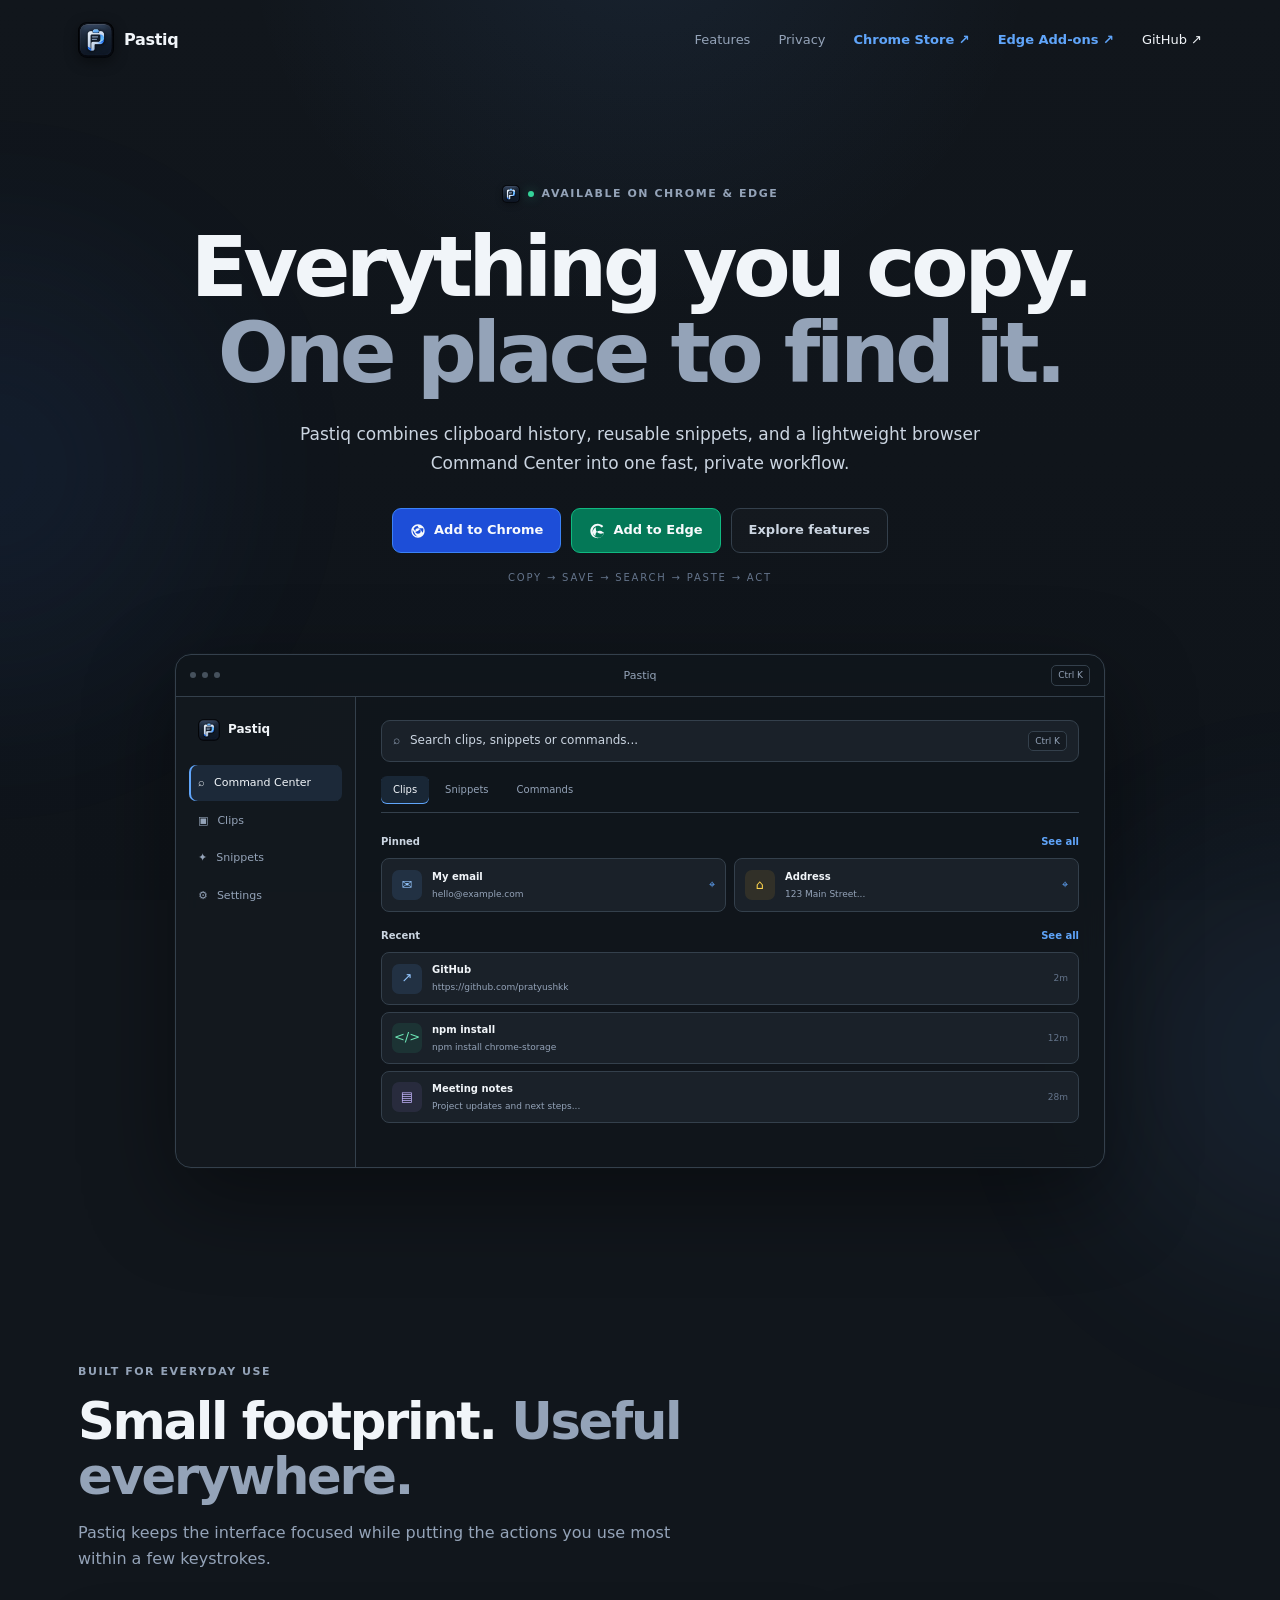
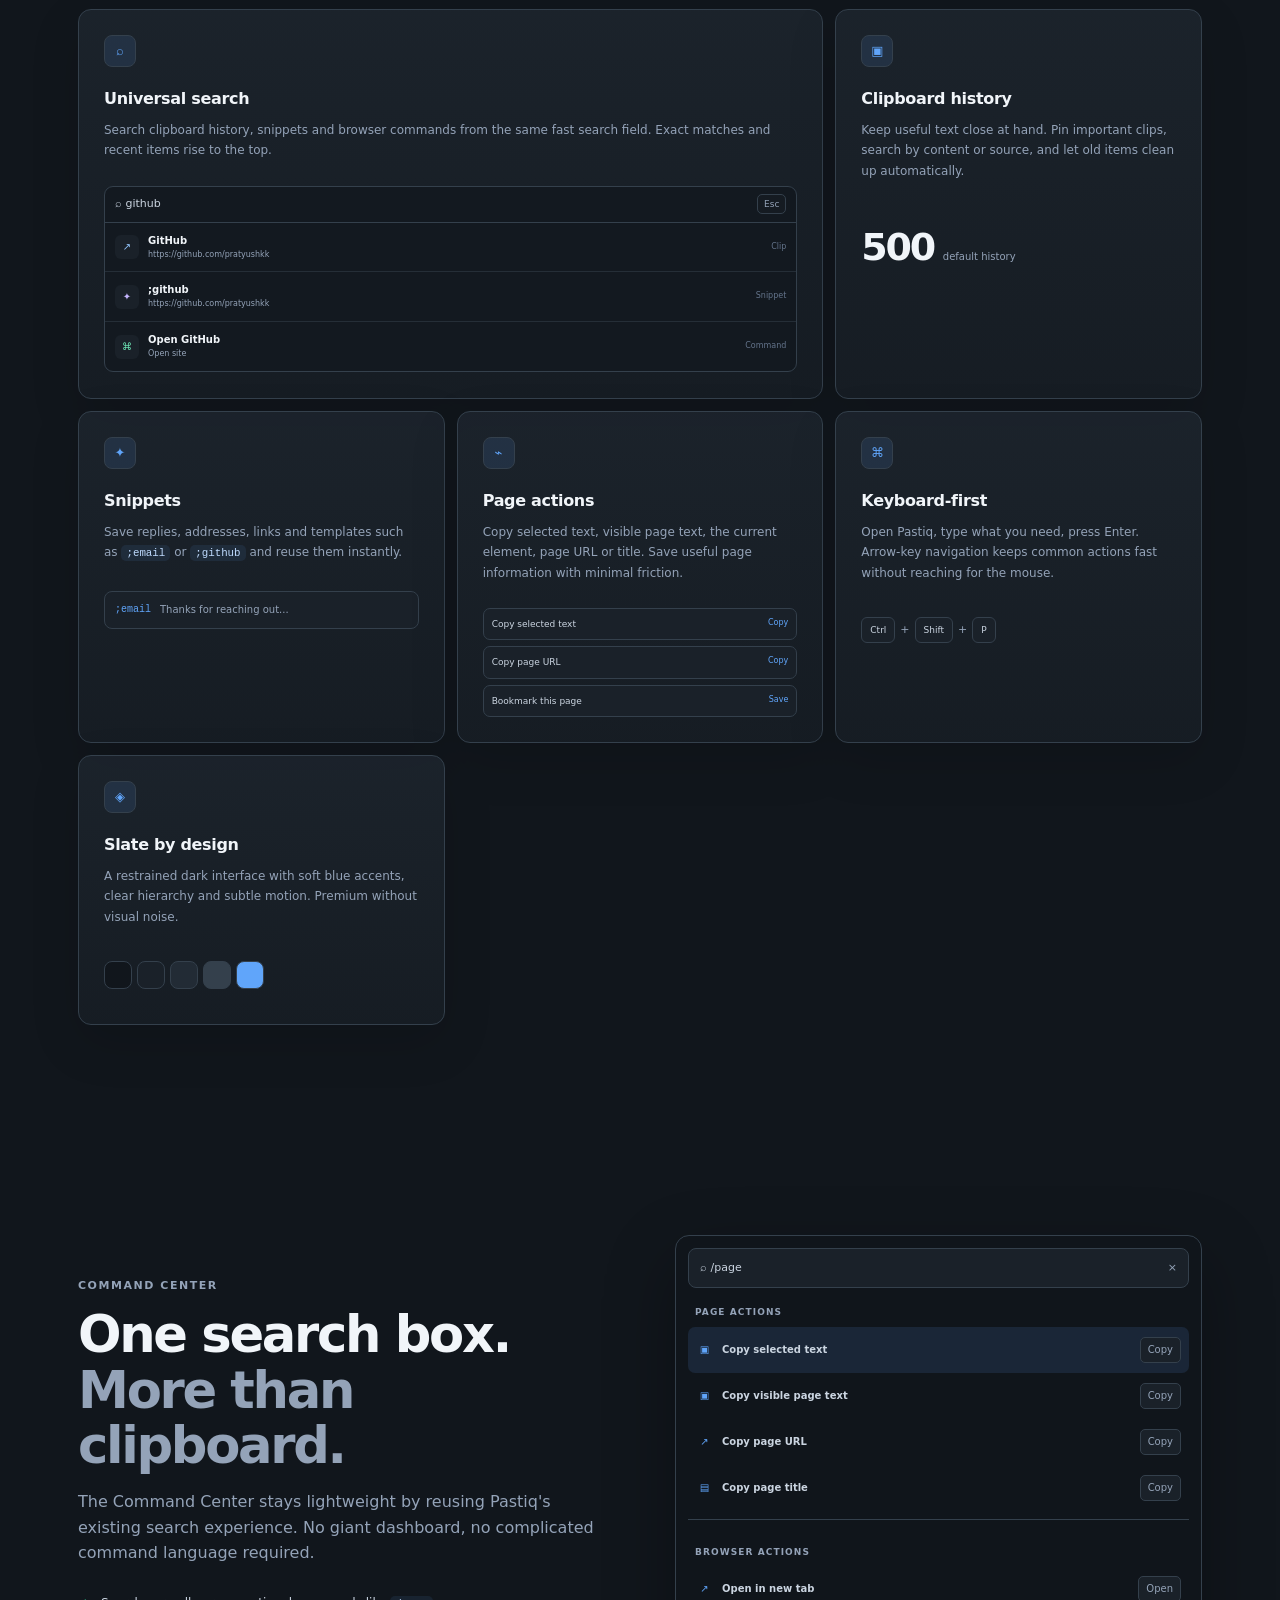
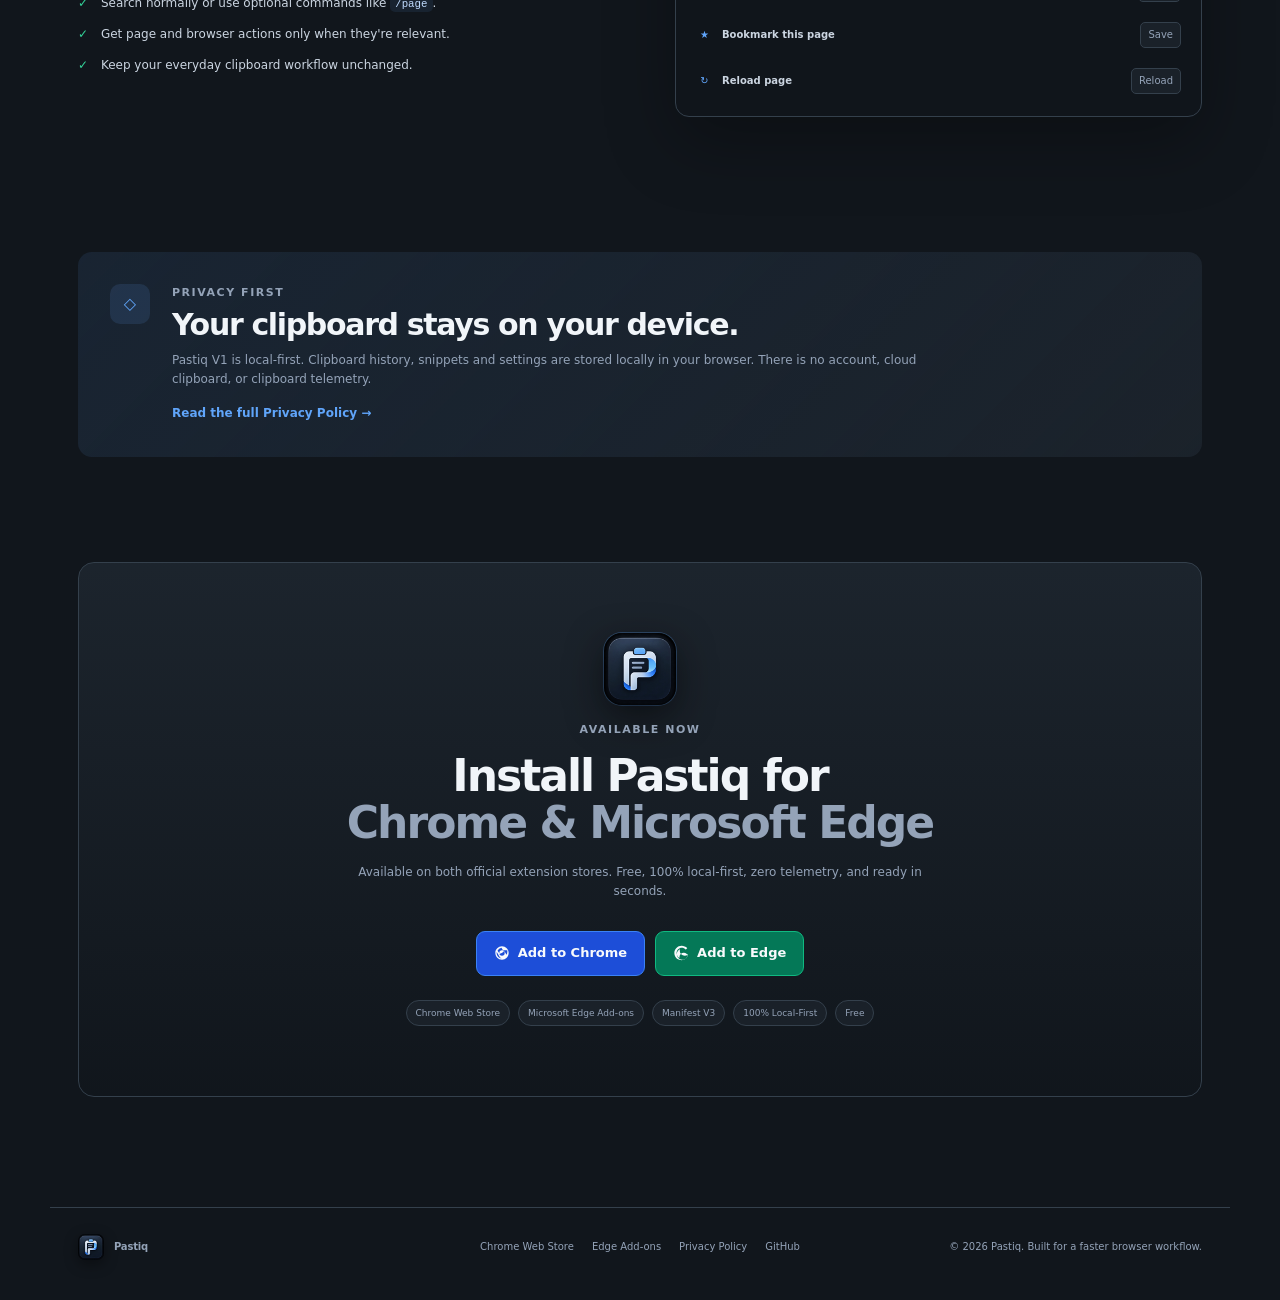
==== commit 63b77cc7: "Feat: Add official Chrome Web Store and Microsoft Edge Add-ons links" ====
--- a/index.html
+++ b/index.html
@@ -22,18 +22,26 @@
     <nav class="nav-links" aria-label="Primary navigation">
       <a href="#features">Features</a>
       <a href="#privacy">Privacy</a>
-      <a href="#download">Get Pastiq</a>
+      <a class="nav-badge" href="https://chromewebstore.google.com/detail/fnlfffhpiaoiljenmjepgnjdpjjngoed?utm_source=item-share-cb" target="_blank" rel="noopener">Chrome Store ↗</a>
+      <a class="nav-badge" href="https://microsoftedge.microsoft.com/addons/detail/pastiq-%E2%80%94-clipboard-comm/obihcbagfbnngcpdahdcihdpgjglkilc" target="_blank" rel="noopener">Edge Add-ons ↗</a>
       <a class="github-link" href="https://github.com/pratyushkk/pastiq" target="_blank" rel="noopener">GitHub ↗</a>
     </nav>
   </header>
 
   <main>
     <section class="hero">
-      <div class="eyebrow"><img src="icons/icon32.png" alt="" class="hero-badge-logo"> <span class="status-dot"></span> Local-first Chrome utility</div>
+      <div class="eyebrow"><img src="icons/icon32.png" alt="" class="hero-badge-logo"> <span class="status-dot"></span> Available on Chrome & Edge</div>
       <h1>Everything you copy.<br><span>One place to find it.</span></h1>
       <p class="hero-copy">Pastiq combines clipboard history, reusable snippets, and a lightweight browser Command Center into one fast, private workflow.</p>
       <div class="hero-actions">
-        <a class="button primary" href="#download">Get Pastiq</a>
+        <a class="button primary chrome-btn" href="https://chromewebstore.google.com/detail/fnlfffhpiaoiljenmjepgnjdpjjngoed?utm_source=item-share-cb" target="_blank" rel="noopener">
+          <svg viewBox="0 0 24 24" fill="currentColor"><path d="M12 2C6.48 2 2 6.48 2 12s4.48 10 10 10 10-4.48 10-10S17.52 2 12 2zm0 18c-4.41 0-8-3.59-8-8 0-.55.06-1.08.17-1.6l4.63 8.02A7.95 7.95 0 0 0 12 20zm0-12a4 4 0 1 1 0 8 4 4 0 0 1 0-8zm6.92 7.08l-3.23-5.6A4.01 4.01 0 0 0 12 8h7.9c.07.65.1 1.32.1 2 0 1.83-.5 3.54-1.38 5.08zM5.32 8.79A7.96 7.96 0 0 1 11.23 4.1l3.52 6.1A3.99 3.99 0 0 0 12 12c-1.34 0-2.5.66-3.2 1.67L5.32 8.79z"/></svg>
+          Add to Chrome
+        </a>
+        <a class="button primary edge-btn" href="https://microsoftedge.microsoft.com/addons/detail/pastiq-%E2%80%94-clipboard-comm/obihcbagfbnngcpdahdcihdpgjglkilc" target="_blank" rel="noopener">
+          <svg viewBox="0 0 24 24" fill="currentColor"><path d="M21.94 14.5c-.32 4.15-3.8 7.5-8.08 7.5-4.5 0-8.15-3.66-8.15-8.16 0-3.3 1.96-6.14 4.79-7.4-.18.73-.28 1.5-.28 2.3 0 4.1 3.32 7.42 7.42 7.42 1.5 0 2.9-.44 4.07-1.2.14-.1.18-.3.08-.43-.44-.57-.96-1.07-1.55-1.5-1.12-.81-2.47-1.29-3.92-1.29-3.7 0-6.7 3-6.7 6.7 0 .42.04.83.12 1.23C7.2 18.3 5.4 15.35 5.4 12c0-4.32 3.5-7.82 7.82-7.82 2.22 0 4.23.92 5.66 2.4.13.14.35.15.49.03l1.83-1.63c.14-.13.15-.35.02-.49C19.12 2.37 16.2 1 12.92 1 6.89 1 2 5.89 2 11.92c0 5.47 4.02 9.98 9.28 10.74.45.07.9.1 1.36.1 4.97 0 9.17-3.63 9.94-8.5.03-.2-.11-.38-.3-.4l-.34-.06z"/></svg>
+          Add to Edge
+        </a>
         <a class="button secondary" href="#features">Explore features</a>
       </div>
       <div class="hero-note">COPY → SAVE → SEARCH → PASTE → ACT</div>
@@ -163,20 +171,38 @@
     <section id="download" class="download-section">
       <div class="download-card">
         <img src="icons/icon128.png" alt="Pastiq logo" class="download-card-logo" width="72" height="72">
-        <div class="eyebrow" style="justify-content: center;">Pastiq for Chrome</div>
-        <h2>Keep the useful stuff<br><span>one shortcut away.</span></h2>
-        <p>Pastiq is currently distributed as an open-source Chrome extension. Install from the repository while the Chrome Web Store release is being prepared.</p>
+        <div class="eyebrow" style="justify-content: center;">Available Now</div>
+        <h2>Install Pastiq for<br><span>Chrome & Microsoft Edge</span></h2>
+        <p>Available on both official extension stores. Free, 100% local-first, zero telemetry, and ready in seconds.</p>
         <div class="hero-actions">
-          <a class="button primary" href="https://github.com/pratyushkk/pastiq" target="_blank" rel="noopener">View on GitHub ↗</a>
-        </div>
-        <div class="download-meta"><span>Manifest V3</span><span>Local-first</span><span>Slate UI</span><span>Sync coming soon</span></div>
+          <a class="button primary chrome-btn" href="https://chromewebstore.google.com/detail/fnlfffhpiaoiljenmjepgnjdpjjngoed?utm_source=item-share-cb" target="_blank" rel="noopener">
+            <svg viewBox="0 0 24 24" fill="currentColor"><path d="M12 2C6.48 2 2 6.48 2 12s4.48 10 10 10 10-4.48 10-10S17.52 2 12 2zm0 18c-4.41 0-8-3.59-8-8 0-.55.06-1.08.17-1.6l4.63 8.02A7.95 7.95 0 0 0 12 20zm0-12a4 4 0 1 1 0 8 4 4 0 0 1 0-8zm6.92 7.08l-3.23-5.6A4.01 4.01 0 0 0 12 8h7.9c.07.65.1 1.32.1 2 0 1.83-.5 3.54-1.38 5.08zM5.32 8.79A7.96 7.96 0 0 1 11.23 4.1l3.52 6.1A3.99 3.99 0 0 0 12 12c-1.34 0-2.5.66-3.2 1.67L5.32 8.79z"/></svg>
+            Add to Chrome
+          </a>
+          <a class="button primary edge-btn" href="https://microsoftedge.microsoft.com/addons/detail/pastiq-%E2%80%94-clipboard-comm/obihcbagfbnngcpdahdcihdpgjglkilc" target="_blank" rel="noopener">
+            <svg viewBox="0 0 24 24" fill="currentColor"><path d="M21.94 14.5c-.32 4.15-3.8 7.5-8.08 7.5-4.5 0-8.15-3.66-8.15-8.16 0-3.3 1.96-6.14 4.79-7.4-.18.73-.28 1.5-.28 2.3 0 4.1 3.32 7.42 7.42 7.42 1.5 0 2.9-.44 4.07-1.2.14-.1.18-.3.08-.43-.44-.57-.96-1.07-1.55-1.5-1.12-.81-2.47-1.29-3.92-1.29-3.7 0-6.7 3-6.7 6.7 0 .42.04.83.12 1.23C7.2 18.3 5.4 15.35 5.4 12c0-4.32 3.5-7.82 7.82-7.82 2.22 0 4.23.92 5.66 2.4.13.14.35.15.49.03l1.83-1.63c.14-.13.15-.35.02-.49C19.12 2.37 16.2 1 12.92 1 6.89 1 2 5.89 2 11.92c0 5.47 4.02 9.98 9.28 10.74.45.07.9.1 1.36.1 4.97 0 9.17-3.63 9.94-8.5.03-.2-.11-.38-.3-.4l-.34-.06z"/></svg>
+            Add to Edge
+          </a>
+        </div>
+        <div class="download-meta">
+          <span>Chrome Web Store</span>
+          <span>Microsoft Edge Add-ons</span>
+          <span>Manifest V3</span>
+          <span>100% Local-First</span>
+          <span>Free</span>
+        </div>
       </div>
     </section>
   </main>
 
   <footer class="footer">
     <a class="brand" href="./"><img src="icons/icon48.png" alt="Pastiq logo" class="brand-logo small" width="26" height="26"><span>Pastiq</span></a>
-    <div class="footer-links"><a href="privacy.html">Privacy Policy</a><a href="https://github.com/pratyushkk/pastiq" target="_blank" rel="noopener">GitHub</a></div>
+    <div class="footer-links">
+      <a href="https://chromewebstore.google.com/detail/fnlfffhpiaoiljenmjepgnjdpjjngoed?utm_source=item-share-cb" target="_blank" rel="noopener">Chrome Web Store</a>
+      <a href="https://microsoftedge.microsoft.com/addons/detail/pastiq-%E2%80%94-clipboard-comm/obihcbagfbnngcpdahdcihdpgjglkilc" target="_blank" rel="noopener">Edge Add-ons</a>
+      <a href="privacy.html">Privacy Policy</a>
+      <a href="https://github.com/pratyushkk/pastiq" target="_blank" rel="noopener">GitHub</a>
+    </div>
     <p>© 2026 Pastiq. Built for a faster browser workflow.</p>
   </footer>
 </body>
--- a/styles.css
+++ b/styles.css
@@ -1 +1 @@
-:root{--bg:#11161C;--bg2:#151B22;--surface:#1A2129;--elev:#222B35;--hover:#28333E;--active:#303C48;--border:#34404C;--border2:#465361;--text:#F1F5F9;--text2:#CBD5E1;--muted:#94A3B8;--disabled:#64748B;--blue:#60A5FA;--blue2:#3B82F6;--blueSoft:rgba(96,165,250,.12);--green:#34D399;--purple:#A78BFA;--radius:12px;--font:Inter,ui-sans-serif,system-ui,-apple-system,BlinkMacSystemFont,"Segoe UI",sans-serif}*{box-sizing:border-box}html{scroll-behavior:smooth}body{margin:0;background:var(--bg);color:var(--text);font-family:var(--font);line-height:1.6;-webkit-font-smoothing:antialiased}body:before{content:"";position:fixed;inset:0;pointer-events:none;background:radial-gradient(circle at 50% -10%,rgba(96,165,250,.09),transparent 34%),linear-gradient(180deg,#11161C 0%,#0f141a 100%)}a{color:inherit;text-decoration:none}.ambient{position:absolute;width:420px;height:420px;border-radius:50%;filter:blur(100px);opacity:.08;pointer-events:none}.ambient-one{background:#3B82F6;top:260px;left:-220px}.ambient-two{background:#60A5FA;top:850px;right:-240px}.nav{position:relative;z-index:5;max-width:1180px;margin:auto;padding:22px 28px;display:flex;align-items:center;justify-content:space-between}.brand{display:flex;align-items:center;gap:10px;font-weight:700;letter-spacing:-.02em}.brand-mark{width:34px;height:34px;display:grid;place-items:center}.brand-mark svg{width:34px;height:34px}.brand-mark.small{width:28px;height:28px}.brand-mark.small svg{width:28px;height:28px}.nav-links{display:flex;align-items:center;gap:28px;color:var(--muted);font-size:13px}.nav-links a:hover,.footer a:hover,.text-link:hover{color:var(--text)}.github-link{color:var(--text)!important}.hero{position:relative;z-index:1;max-width:1180px;margin:0 auto;padding:105px 28px 90px;text-align:center}.eyebrow{text-transform:uppercase;letter-spacing:.14em;font-size:11px;font-weight:700;color:var(--muted);display:flex;align-items:center;gap:8px}.hero>.eyebrow{justify-content:center}.status-dot{width:6px;height:6px;border-radius:50%;background:var(--green);box-shadow:0 0 12px rgba(52,211,153,.45)}h1{font-size:clamp(48px,7vw,84px);line-height:1.02;letter-spacing:-.055em;margin:22px 0 24px;font-weight:760}h1 span,h2 span{color:var(--muted)}.hero-copy{max-width:690px;margin:0 auto;color:var(--text2);font-size:17px;line-height:1.7}.hero-actions{display:flex;justify-content:center;gap:10px;margin:30px 0 14px}.button{padding:11px 17px;border-radius:9px;font-size:13px;font-weight:650;border:1px solid var(--border);transition:150ms ease}.button.primary{background:var(--blue);color:#08111b;border-color:var(--blue)}.button.primary:hover{background:var(--blue2);border-color:var(--blue2);transform:translateY(-1px)}.button.secondary{background:rgba(255,255,255,.02);color:var(--text2)}.button.secondary:hover{background:var(--surface);border-color:var(--border2)}.hero-note{font-size:10px;letter-spacing:.18em;color:var(--disabled);margin-top:17px}.product-frame{margin:68px auto 0;max-width:930px;text-align:left;background:rgba(17,22,28,.88);border:1px solid var(--border);border-radius:16px;overflow:hidden;box-shadow:0 30px 90px rgba(0,0,0,.42),0 0 0 1px rgba(255,255,255,.02);backdrop-filter:blur(12px)}.window-bar{height:42px;border-bottom:1px solid var(--border);display:flex;align-items:center;padding:0 14px;position:relative;color:var(--muted);font-size:11px}.window-dots{display:flex;gap:6px}.window-dots i{width:6px;height:6px;border-radius:50%;background:#46515d}.window-title{position:absolute;left:50%;transform:translateX(-50%)}.window-shortcut{margin-left:auto;border:1px solid var(--border);border-radius:5px;padding:2px 6px;font-size:9px}.product-body{display:flex;min-height:470px}.product-side{width:180px;border-right:1px solid var(--border);padding:22px 13px;background:rgba(255,255,255,.01)}.mini-brand{display:flex;align-items:center;gap:8px;font-size:12px;padding:0 9px 22px}.mini-icon{display:grid;place-items:center;width:23px;height:23px;border-radius:7px;background:linear-gradient(135deg,#60A5FA,#3B82F6);color:#07111c;font-weight:800}.side-item{display:flex;align-items:center;gap:9px;color:var(--muted);font-size:11px;padding:9px;border-radius:7px;margin:2px 0}.side-item.active{color:var(--text);background:var(--blueSoft);box-shadow:inset 2px 0 var(--blue)}.product-main{flex:1;padding:23px 25px}.search-demo{height:42px;border:1px solid var(--border);background:var(--surface);border-radius:9px;display:flex;align-items:center;gap:10px;padding:0 11px;color:var(--muted);font-size:12px}.search-demo .search-text{color:var(--text2);flex:1}.search-demo kbd,.keys kbd,.mock-search kbd{font:inherit;color:var(--muted);border:1px solid var(--border);background:var(--bg2);border-radius:5px;padding:2px 6px;font-size:9px}.demo-tabs{display:flex;gap:4px;margin:14px 0 21px;border-bottom:1px solid var(--border);padding-bottom:8px}.demo-tabs span{font-size:10px;color:var(--muted);padding:6px 12px;border-radius:6px}.demo-tabs .selected{color:var(--text);background:var(--blueSoft);box-shadow:inset 0 -1px var(--blue)}.section-label{font-size:10px;font-weight:700;color:var(--text2);margin:16px 0 8px}.section-label a{float:right;color:var(--blue);font-weight:600}.clip-grid{display:grid;grid-template-columns:1fr 1fr;gap:8px}.clip{min-width:0;display:flex;align-items:center;gap:10px;padding:10px;border:1px solid var(--border);background:var(--surface);border-radius:8px}.clip-icon{width:30px;height:30px;flex:0 0 30px;border-radius:7px;display:grid;place-items:center;font-size:13px}.clip-icon.mail{background:rgba(96,165,250,.13);color:#93C5FD}.clip-icon.home{background:rgba(251,191,36,.10);color:#FCD34D}.clip-icon.link{background:rgba(96,165,250,.13);color:#93C5FD}.clip-icon.code{background:rgba(52,211,153,.10);color:#6EE7B7}.clip-icon.text{background:rgba(167,139,250,.10);color:#C4B5FD}.clip b{display:block;font-size:10px;white-space:nowrap;overflow:hidden;text-overflow:ellipsis}.clip small{display:block;color:var(--muted);font-size:9px;white-space:nowrap;overflow:hidden;text-overflow:ellipsis;margin-top:2px}.pin{margin-left:auto;color:var(--blue);font-size:11px}.clip-list{display:grid;gap:7px}.clip-list .clip{padding:9px 10px}.clip-list time{margin-left:auto;color:var(--disabled);font-size:9px}.section{position:relative;z-index:1;max-width:1180px;margin:auto;padding:105px 28px}.section-heading{max-width:680px;margin-bottom:38px}.section-heading h2,.command-copy h2,.privacy-card h2,.download-card h2{font-size:clamp(34px,4vw,54px);line-height:1.08;letter-spacing:-.045em;margin:13px 0 16px}.section-heading p,.command-copy>p{color:var(--muted);max-width:620px;margin:0}.feature-grid{display:grid;grid-template-columns:repeat(3,1fr);gap:12px}.feature-card{min-height:270px;background:linear-gradient(180deg,rgba(34,43,53,.62),rgba(26,33,41,.62));border:1px solid var(--border);border-radius:13px;padding:25px;box-shadow:0 18px 50px rgba(0,0,0,.13)}.feature-card.large{grid-column:span 2;min-height:390px}.feature-icon{width:32px;height:32px;border:1px solid var(--border);border-radius:8px;display:grid;place-items:center;color:var(--blue);background:var(--blueSoft);font-size:13px}.feature-card h3{margin:19px 0 8px;font-size:16px;letter-spacing:-.02em}.feature-card p{color:var(--muted);font-size:12px;line-height:1.7;margin:0}.mock-command{margin-top:25px;border:1px solid var(--border);border-radius:9px;overflow:hidden;background:#131920}.mock-search{height:36px;border-bottom:1px solid var(--border);padding:0 10px;display:flex;align-items:center;gap:8px;font-size:11px;color:var(--text2)}.mock-search kbd{margin-left:auto}.mock-row{display:flex;align-items:center;gap:9px;padding:10px;border-bottom:1px solid rgba(52,64,76,.55)}.mock-row:last-child{border:0}.mock-row>span{width:24px;height:24px;border-radius:6px;display:grid;place-items:center;background:var(--surface);font-size:10px}.mock-row .blue{color:#93C5FD}.mock-row .purple{color:#C4B5FD}.mock-row .green{color:#6EE7B7}.mock-row div{flex:1}.mock-row b{display:block;font-size:10px}.mock-row small{display:block;color:var(--muted);font-size:8px}.mock-row em{font-style:normal;color:var(--disabled);font-size:8px}.stat-row{display:flex;align-items:baseline;gap:9px;margin-top:36px}.stat-row strong{font-size:38px;letter-spacing:-.06em}.stat-row span{font-size:10px;color:var(--muted)}code{font-family:ui-monospace,SFMono-Regular,Menlo,monospace;color:#BFDBFE;background:rgba(96,165,250,.09);padding:2px 5px;border-radius:5px;font-size:.9em}.snippet-chip{margin-top:28px;border:1px solid var(--border);background:var(--surface);border-radius:8px;padding:10px;font-size:10px;display:flex;gap:9px;align-items:center}.snippet-chip span:first-child{color:var(--blue);font-family:monospace}.snippet-chip span:last-child{color:var(--muted);white-space:nowrap;overflow:hidden;text-overflow:ellipsis}.action-stack{display:grid;gap:6px;margin-top:25px}.action-stack span{display:flex;justify-content:space-between;gap:8px;border:1px solid var(--border);background:var(--surface);border-radius:7px;padding:8px;font-size:9px;color:var(--text2)}.action-stack b{font-weight:500;color:var(--blue);font-size:8px}.keys{display:flex;align-items:center;gap:5px;margin-top:34px;color:var(--muted);font-size:11px}.keys kbd{border:1px solid var(--border);background:var(--surface);border-radius:6px;padding:5px 8px;color:var(--text2);font-size:9px}.swatches{display:flex;gap:5px;margin-top:34px}.swatches i{width:28px;height:28px;border-radius:8px;border:1px solid var(--border)}.swatches i:nth-child(1){background:#11161C}.swatches i:nth-child(2){background:#1A2129}.swatches i:nth-child(3){background:#222B35}.swatches i:nth-child(4){background:#34404C}.swatches i:nth-child(5){background:#60A5FA}.command-section{position:relative;z-index:1;max-width:1180px;margin:auto;padding:105px 28px;display:grid;grid-template-columns:1fr 1fr;gap:70px;align-items:center}.command-copy ul{padding:0;margin:28px 0 0;list-style:none;display:grid;gap:12px;color:var(--text2);font-size:12px}.command-copy li span{color:var(--green);margin-right:9px}.command-panel{background:rgba(17,22,28,.9);border:1px solid var(--border);border-radius:14px;padding:12px;box-shadow:0 25px 70px rgba(0,0,0,.3)}.panel-search{height:40px;border:1px solid var(--border);border-radius:8px;background:var(--surface);display:flex;align-items:center;padding:0 11px;color:var(--text2);font-size:11px}.panel-search span{margin-left:auto;color:var(--muted)}.panel-title{font-size:9px;font-weight:700;color:var(--muted);letter-spacing:.12em;padding:17px 7px 7px}.command-row{display:flex;align-items:center;gap:9px;padding:10px 8px;border-radius:7px;color:var(--text2);font-size:10px}.command-row.active{background:var(--blueSoft);box-shadow:inset 0 0 0 1px var(--accent-border)}.command-row>span{color:var(--blue);width:17px;text-align:center}.command-row b{font-weight:550;flex:1}.command-row button{border:1px solid var(--border);background:var(--surface);color:var(--muted);border-radius:5px;padding:4px 7px;font:inherit}.divider{height:1px;background:var(--border);margin:8px 0}.privacy-section{position:relative;z-index:1;max-width:1180px;margin:auto;padding:30px 28px 105px}.privacy-card{display:flex;gap:22px;align-items:flex-start;background:linear-gradient(135deg,rgba(96,165,250,.10),rgba(34,43,53,.6));border:1px solid var(--accent-border);border-radius:14px;padding:32px}.privacy-icon{width:40px;height:40px;border-radius:10px;display:grid;place-items:center;background:var(--blueSoft);color:var(--blue);border:1px solid var(--accent-border);flex:0 0 auto}.privacy-card h2{font-size:30px;margin:7px 0 10px}.privacy-card p{color:var(--muted);font-size:12px;max-width:750px;margin:0 0 10px}.text-link{font-size:12px;color:var(--blue);font-weight:650}.download-section{position:relative;z-index:1;max-width:1180px;margin:auto;padding:0 28px 110px}.download-card{text-align:center;padding:70px 30px;border:1px solid var(--border);border-radius:16px;background:linear-gradient(180deg,rgba(34,43,53,.68),rgba(17,22,28,.68))}.download-card h2{font-size:44px}.download-card p{max-width:600px;margin:0 auto;color:var(--muted);font-size:12px}.download-meta{display:flex;justify-content:center;gap:8px;flex-wrap:wrap;margin-top:24px}.download-meta span{border:1px solid var(--border);background:var(--surface);border-radius:999px;padding:5px 9px;color:var(--muted);font-size:9px}.footer{position:relative;z-index:1;max-width:1180px;margin:auto;padding:26px 28px 40px;border-top:1px solid var(--border);display:grid;grid-template-columns:1fr auto 1fr;align-items:center;gap:18px;color:var(--muted);font-size:10px}.footer-links{display:flex;gap:18px}.footer p{text-align:right;margin:0}.policy{position:relative;z-index:1;max-width:900px;margin:auto;padding:90px 28px 100px}.policy h1{font-size:clamp(40px,5vw,65px);margin-bottom:16px}.policy-lead{color:var(--muted);font-size:12px}.policy-callout{margin:35px 0;border:1px solid var(--accent-border);background:var(--blueSoft);border-radius:12px;padding:18px;color:var(--text2);font-size:13px}.policy-content{border-top:1px solid var(--border);padding-top:35px}.policy-content h2{font-size:19px;letter-spacing:-.02em;margin:34px 0 8px}.policy-content p{color:var(--muted);font-size:13px;line-height:1.8}.policy-content a{color:var(--blue)}.policy-footer-note{margin-top:42px;padding-top:20px;border-top:1px solid var(--border);font-size:11px;color:var(--disabled)}@media(max-width:850px){.nav-links{gap:14px}.feature-grid{grid-template-columns:1fr 1fr}.feature-card.large{grid-column:span 2}.command-section{grid-template-columns:1fr;gap:35px}.product-side{display:none}.product-main{padding:18px}.hero{padding-top:75px}}@media(max-width:620px){.nav{padding:17px 18px}.nav-links a:not(.github-link){display:none}.hero,.section,.command-section,.privacy-section,.download-section,.policy{padding-left:18px;padding-right:18px}.hero{padding-top:62px}.hero-copy{font-size:15px}.feature-grid{grid-template-columns:1fr}.feature-card.large{grid-column:auto}.clip-grid{grid-template-columns:1fr}.product-frame{margin-top:45px}.product-body{min-height:360px}.footer{grid-template-columns:1fr;gap:12px;padding-left:18px;padding-right:18px}.footer p{text-align:left}.privacy-card{flex-direction:column}.download-card{padding:50px 20px}.download-card h2{font-size:34px}}.brand-logo{width:36px;height:36px;border-radius:9px;object-fit:contain;display:block;box-shadow:0 4px 14px rgba(0,0,0,.4)}.brand-logo.small{width:26px;height:26px;border-radius:7px}.hero-badge-logo{width:18px;height:18px;border-radius:5px;display:inline-block;box-shadow:0 2px 6px rgba(0,0,0,.3);vertical-align:middle}.mini-logo{width:22px;height:22px;border-radius:6px;display:block;object-fit:contain}.download-card-logo{width:72px;height:72px;border-radius:18px;display:block;margin:0 auto 16px;box-shadow:0 12px 36px rgba(0,0,0,.5),0 0 0 1px rgba(96,165,250,.3)}@media(prefers-reduced-motion:reduce){html{scroll-behavior:auto}.button{transition:none}}+:root{--bg:#11161C;--bg2:#151B22;--surface:#1A2129;--elev:#222B35;--hover:#28333E;--active:#303C48;--border:#34404C;--border2:#465361;--text:#F1F5F9;--text2:#CBD5E1;--muted:#94A3B8;--disabled:#64748B;--blue:#60A5FA;--blue2:#3B82F6;--blueSoft:rgba(96,165,250,.12);--green:#34D399;--purple:#A78BFA;--radius:12px;--font:Inter,ui-sans-serif,system-ui,-apple-system,BlinkMacSystemFont,"Segoe UI",sans-serif}*{box-sizing:border-box}html{scroll-behavior:smooth}body{margin:0;background:var(--bg);color:var(--text);font-family:var(--font);line-height:1.6;-webkit-font-smoothing:antialiased}body:before{content:"";position:fixed;inset:0;pointer-events:none;background:radial-gradient(circle at 50% -10%,rgba(96,165,250,.09),transparent 34%),linear-gradient(180deg,#11161C 0%,#0f141a 100%)}a{color:inherit;text-decoration:none}.ambient{position:absolute;width:420px;height:420px;border-radius:50%;filter:blur(100px);opacity:.08;pointer-events:none}.ambient-one{background:#3B82F6;top:260px;left:-220px}.ambient-two{background:#60A5FA;top:850px;right:-240px}.nav{position:relative;z-index:5;max-width:1180px;margin:auto;padding:22px 28px;display:flex;align-items:center;justify-content:space-between}.brand{display:flex;align-items:center;gap:10px;font-weight:700;letter-spacing:-.02em}.brand-mark{width:34px;height:34px;display:grid;place-items:center}.brand-mark svg{width:34px;height:34px}.brand-mark.small{width:28px;height:28px}.brand-mark.small svg{width:28px;height:28px}.nav-links{display:flex;align-items:center;gap:28px;color:var(--muted);font-size:13px}.nav-links a:hover,.footer a:hover,.text-link:hover{color:var(--text)}.github-link{color:var(--text)!important}.hero{position:relative;z-index:1;max-width:1180px;margin:0 auto;padding:105px 28px 90px;text-align:center}.eyebrow{text-transform:uppercase;letter-spacing:.14em;font-size:11px;font-weight:700;color:var(--muted);display:flex;align-items:center;gap:8px}.hero>.eyebrow{justify-content:center}.status-dot{width:6px;height:6px;border-radius:50%;background:var(--green);box-shadow:0 0 12px rgba(52,211,153,.45)}h1{font-size:clamp(48px,7vw,84px);line-height:1.02;letter-spacing:-.055em;margin:22px 0 24px;font-weight:760}h1 span,h2 span{color:var(--muted)}.hero-copy{max-width:690px;margin:0 auto;color:var(--text2);font-size:17px;line-height:1.7}.hero-actions{display:flex;justify-content:center;gap:10px;margin:30px 0 14px}.button{padding:11px 17px;border-radius:9px;font-size:13px;font-weight:650;border:1px solid var(--border);transition:150ms ease}.button.primary{background:var(--blue);color:#08111b;border-color:var(--blue)}.button.primary:hover{background:var(--blue2);border-color:var(--blue2);transform:translateY(-1px)}.button.secondary{background:rgba(255,255,255,.02);color:var(--text2)}.button.secondary:hover{background:var(--surface);border-color:var(--border2)}.hero-note{font-size:10px;letter-spacing:.18em;color:var(--disabled);margin-top:17px}.product-frame{margin:68px auto 0;max-width:930px;text-align:left;background:rgba(17,22,28,.88);border:1px solid var(--border);border-radius:16px;overflow:hidden;box-shadow:0 30px 90px rgba(0,0,0,.42),0 0 0 1px rgba(255,255,255,.02);backdrop-filter:blur(12px)}.window-bar{height:42px;border-bottom:1px solid var(--border);display:flex;align-items:center;padding:0 14px;position:relative;color:var(--muted);font-size:11px}.window-dots{display:flex;gap:6px}.window-dots i{width:6px;height:6px;border-radius:50%;background:#46515d}.window-title{position:absolute;left:50%;transform:translateX(-50%)}.window-shortcut{margin-left:auto;border:1px solid var(--border);border-radius:5px;padding:2px 6px;font-size:9px}.product-body{display:flex;min-height:470px}.product-side{width:180px;border-right:1px solid var(--border);padding:22px 13px;background:rgba(255,255,255,.01)}.mini-brand{display:flex;align-items:center;gap:8px;font-size:12px;padding:0 9px 22px}.mini-icon{display:grid;place-items:center;width:23px;height:23px;border-radius:7px;background:linear-gradient(135deg,#60A5FA,#3B82F6);color:#07111c;font-weight:800}.side-item{display:flex;align-items:center;gap:9px;color:var(--muted);font-size:11px;padding:9px;border-radius:7px;margin:2px 0}.side-item.active{color:var(--text);background:var(--blueSoft);box-shadow:inset 2px 0 var(--blue)}.product-main{flex:1;padding:23px 25px}.search-demo{height:42px;border:1px solid var(--border);background:var(--surface);border-radius:9px;display:flex;align-items:center;gap:10px;padding:0 11px;color:var(--muted);font-size:12px}.search-demo .search-text{color:var(--text2);flex:1}.search-demo kbd,.keys kbd,.mock-search kbd{font:inherit;color:var(--muted);border:1px solid var(--border);background:var(--bg2);border-radius:5px;padding:2px 6px;font-size:9px}.demo-tabs{display:flex;gap:4px;margin:14px 0 21px;border-bottom:1px solid var(--border);padding-bottom:8px}.demo-tabs span{font-size:10px;color:var(--muted);padding:6px 12px;border-radius:6px}.demo-tabs .selected{color:var(--text);background:var(--blueSoft);box-shadow:inset 0 -1px var(--blue)}.section-label{font-size:10px;font-weight:700;color:var(--text2);margin:16px 0 8px}.section-label a{float:right;color:var(--blue);font-weight:600}.clip-grid{display:grid;grid-template-columns:1fr 1fr;gap:8px}.clip{min-width:0;display:flex;align-items:center;gap:10px;padding:10px;border:1px solid var(--border);background:var(--surface);border-radius:8px}.clip-icon{width:30px;height:30px;flex:0 0 30px;border-radius:7px;display:grid;place-items:center;font-size:13px}.clip-icon.mail{background:rgba(96,165,250,.13);color:#93C5FD}.clip-icon.home{background:rgba(251,191,36,.10);color:#FCD34D}.clip-icon.link{background:rgba(96,165,250,.13);color:#93C5FD}.clip-icon.code{background:rgba(52,211,153,.10);color:#6EE7B7}.clip-icon.text{background:rgba(167,139,250,.10);color:#C4B5FD}.clip b{display:block;font-size:10px;white-space:nowrap;overflow:hidden;text-overflow:ellipsis}.clip small{display:block;color:var(--muted);font-size:9px;white-space:nowrap;overflow:hidden;text-overflow:ellipsis;margin-top:2px}.pin{margin-left:auto;color:var(--blue);font-size:11px}.clip-list{display:grid;gap:7px}.clip-list .clip{padding:9px 10px}.clip-list time{margin-left:auto;color:var(--disabled);font-size:9px}.section{position:relative;z-index:1;max-width:1180px;margin:auto;padding:105px 28px}.section-heading{max-width:680px;margin-bottom:38px}.section-heading h2,.command-copy h2,.privacy-card h2,.download-card h2{font-size:clamp(34px,4vw,54px);line-height:1.08;letter-spacing:-.045em;margin:13px 0 16px}.section-heading p,.command-copy>p{color:var(--muted);max-width:620px;margin:0}.feature-grid{display:grid;grid-template-columns:repeat(3,1fr);gap:12px}.feature-card{min-height:270px;background:linear-gradient(180deg,rgba(34,43,53,.62),rgba(26,33,41,.62));border:1px solid var(--border);border-radius:13px;padding:25px;box-shadow:0 18px 50px rgba(0,0,0,.13)}.feature-card.large{grid-column:span 2;min-height:390px}.feature-icon{width:32px;height:32px;border:1px solid var(--border);border-radius:8px;display:grid;place-items:center;color:var(--blue);background:var(--blueSoft);font-size:13px}.feature-card h3{margin:19px 0 8px;font-size:16px;letter-spacing:-.02em}.feature-card p{color:var(--muted);font-size:12px;line-height:1.7;margin:0}.mock-command{margin-top:25px;border:1px solid var(--border);border-radius:9px;overflow:hidden;background:#131920}.mock-search{height:36px;border-bottom:1px solid var(--border);padding:0 10px;display:flex;align-items:center;gap:8px;font-size:11px;color:var(--text2)}.mock-search kbd{margin-left:auto}.mock-row{display:flex;align-items:center;gap:9px;padding:10px;border-bottom:1px solid rgba(52,64,76,.55)}.mock-row:last-child{border:0}.mock-row>span{width:24px;height:24px;border-radius:6px;display:grid;place-items:center;background:var(--surface);font-size:10px}.mock-row .blue{color:#93C5FD}.mock-row .purple{color:#C4B5FD}.mock-row .green{color:#6EE7B7}.mock-row div{flex:1}.mock-row b{display:block;font-size:10px}.mock-row small{display:block;color:var(--muted);font-size:8px}.mock-row em{font-style:normal;color:var(--disabled);font-size:8px}.stat-row{display:flex;align-items:baseline;gap:9px;margin-top:36px}.stat-row strong{font-size:38px;letter-spacing:-.06em}.stat-row span{font-size:10px;color:var(--muted)}code{font-family:ui-monospace,SFMono-Regular,Menlo,monospace;color:#BFDBFE;background:rgba(96,165,250,.09);padding:2px 5px;border-radius:5px;font-size:.9em}.snippet-chip{margin-top:28px;border:1px solid var(--border);background:var(--surface);border-radius:8px;padding:10px;font-size:10px;display:flex;gap:9px;align-items:center}.snippet-chip span:first-child{color:var(--blue);font-family:monospace}.snippet-chip span:last-child{color:var(--muted);white-space:nowrap;overflow:hidden;text-overflow:ellipsis}.action-stack{display:grid;gap:6px;margin-top:25px}.action-stack span{display:flex;justify-content:space-between;gap:8px;border:1px solid var(--border);background:var(--surface);border-radius:7px;padding:8px;font-size:9px;color:var(--text2)}.action-stack b{font-weight:500;color:var(--blue);font-size:8px}.keys{display:flex;align-items:center;gap:5px;margin-top:34px;color:var(--muted);font-size:11px}.keys kbd{border:1px solid var(--border);background:var(--surface);border-radius:6px;padding:5px 8px;color:var(--text2);font-size:9px}.swatches{display:flex;gap:5px;margin-top:34px}.swatches i{width:28px;height:28px;border-radius:8px;border:1px solid var(--border)}.swatches i:nth-child(1){background:#11161C}.swatches i:nth-child(2){background:#1A2129}.swatches i:nth-child(3){background:#222B35}.swatches i:nth-child(4){background:#34404C}.swatches i:nth-child(5){background:#60A5FA}.command-section{position:relative;z-index:1;max-width:1180px;margin:auto;padding:105px 28px;display:grid;grid-template-columns:1fr 1fr;gap:70px;align-items:center}.command-copy ul{padding:0;margin:28px 0 0;list-style:none;display:grid;gap:12px;color:var(--text2);font-size:12px}.command-copy li span{color:var(--green);margin-right:9px}.command-panel{background:rgba(17,22,28,.9);border:1px solid var(--border);border-radius:14px;padding:12px;box-shadow:0 25px 70px rgba(0,0,0,.3)}.panel-search{height:40px;border:1px solid var(--border);border-radius:8px;background:var(--surface);display:flex;align-items:center;padding:0 11px;color:var(--text2);font-size:11px}.panel-search span{margin-left:auto;color:var(--muted)}.panel-title{font-size:9px;font-weight:700;color:var(--muted);letter-spacing:.12em;padding:17px 7px 7px}.command-row{display:flex;align-items:center;gap:9px;padding:10px 8px;border-radius:7px;color:var(--text2);font-size:10px}.command-row.active{background:var(--blueSoft);box-shadow:inset 0 0 0 1px var(--accent-border)}.command-row>span{color:var(--blue);width:17px;text-align:center}.command-row b{font-weight:550;flex:1}.command-row button{border:1px solid var(--border);background:var(--surface);color:var(--muted);border-radius:5px;padding:4px 7px;font:inherit}.divider{height:1px;background:var(--border);margin:8px 0}.privacy-section{position:relative;z-index:1;max-width:1180px;margin:auto;padding:30px 28px 105px}.privacy-card{display:flex;gap:22px;align-items:flex-start;background:linear-gradient(135deg,rgba(96,165,250,.10),rgba(34,43,53,.6));border:1px solid var(--accent-border);border-radius:14px;padding:32px}.privacy-icon{width:40px;height:40px;border-radius:10px;display:grid;place-items:center;background:var(--blueSoft);color:var(--blue);border:1px solid var(--accent-border);flex:0 0 auto}.privacy-card h2{font-size:30px;margin:7px 0 10px}.privacy-card p{color:var(--muted);font-size:12px;max-width:750px;margin:0 0 10px}.text-link{font-size:12px;color:var(--blue);font-weight:650}.download-section{position:relative;z-index:1;max-width:1180px;margin:auto;padding:0 28px 110px}.download-card{text-align:center;padding:70px 30px;border:1px solid var(--border);border-radius:16px;background:linear-gradient(180deg,rgba(34,43,53,.68),rgba(17,22,28,.68))}.download-card h2{font-size:44px}.download-card p{max-width:600px;margin:0 auto;color:var(--muted);font-size:12px}.download-meta{display:flex;justify-content:center;gap:8px;flex-wrap:wrap;margin-top:24px}.download-meta span{border:1px solid var(--border);background:var(--surface);border-radius:999px;padding:5px 9px;color:var(--muted);font-size:9px}.footer{position:relative;z-index:1;max-width:1180px;margin:auto;padding:26px 28px 40px;border-top:1px solid var(--border);display:grid;grid-template-columns:1fr auto 1fr;align-items:center;gap:18px;color:var(--muted);font-size:10px}.footer-links{display:flex;gap:18px}.footer p{text-align:right;margin:0}.policy{position:relative;z-index:1;max-width:900px;margin:auto;padding:90px 28px 100px}.policy h1{font-size:clamp(40px,5vw,65px);margin-bottom:16px}.policy-lead{color:var(--muted);font-size:12px}.policy-callout{margin:35px 0;border:1px solid var(--accent-border);background:var(--blueSoft);border-radius:12px;padding:18px;color:var(--text2);font-size:13px}.policy-content{border-top:1px solid var(--border);padding-top:35px}.policy-content h2{font-size:19px;letter-spacing:-.02em;margin:34px 0 8px}.policy-content p{color:var(--muted);font-size:13px;line-height:1.8}.policy-content a{color:var(--blue)}.policy-footer-note{margin-top:42px;padding-top:20px;border-top:1px solid var(--border);font-size:11px;color:var(--disabled)}@media(max-width:850px){.nav-links{gap:14px}.feature-grid{grid-template-columns:1fr 1fr}.feature-card.large{grid-column:span 2}.command-section{grid-template-columns:1fr;gap:35px}.product-side{display:none}.product-main{padding:18px}.hero{padding-top:75px}}@media(max-width:620px){.nav{padding:17px 18px}.nav-links a:not(.github-link){display:none}.hero,.section,.command-section,.privacy-section,.download-section,.policy{padding-left:18px;padding-right:18px}.hero{padding-top:62px}.hero-copy{font-size:15px}.feature-grid{grid-template-columns:1fr}.feature-card.large{grid-column:auto}.clip-grid{grid-template-columns:1fr}.product-frame{margin-top:45px}.product-body{min-height:360px}.footer{grid-template-columns:1fr;gap:12px;padding-left:18px;padding-right:18px}.footer p{text-align:left}.privacy-card{flex-direction:column}.download-card{padding:50px 20px}.download-card h2{font-size:34px}}.brand-logo{width:36px;height:36px;border-radius:9px;object-fit:contain;display:block;box-shadow:0 4px 14px rgba(0,0,0,.4)}.brand-logo.small{width:26px;height:26px;border-radius:7px}.hero-badge-logo{width:18px;height:18px;border-radius:5px;display:inline-block;box-shadow:0 2px 6px rgba(0,0,0,.3);vertical-align:middle}.mini-logo{width:22px;height:22px;border-radius:6px;display:block;object-fit:contain}.download-card-logo{width:72px;height:72px;border-radius:18px;display:block;margin:0 auto 16px;box-shadow:0 12px 36px rgba(0,0,0,.5),0 0 0 1px rgba(96,165,250,.3)}.button.chrome-btn{background:#1d4ed8;color:#f8fafc;border-color:#3b82f6;display:inline-flex;align-items:center;gap:8px}.button.chrome-btn:hover{background:#2563eb;border-color:#60a5fa;color:#fff;transform:translateY(-1px)}.button.edge-btn{background:#047857;color:#f8fafc;border-color:#10b981;display:inline-flex;align-items:center;gap:8px}.button.edge-btn:hover{background:#059669;border-color:#34d399;color:#fff;transform:translateY(-1px)}.button svg{width:16px;height:16px;flex:0 0 16px;display:inline-block;vertical-align:middle}.nav-badge{color:var(--blue)!important;font-weight:600}@media(prefers-reduced-motion:reduce){html{scroll-behavior:auto}.button{transition:none}}
